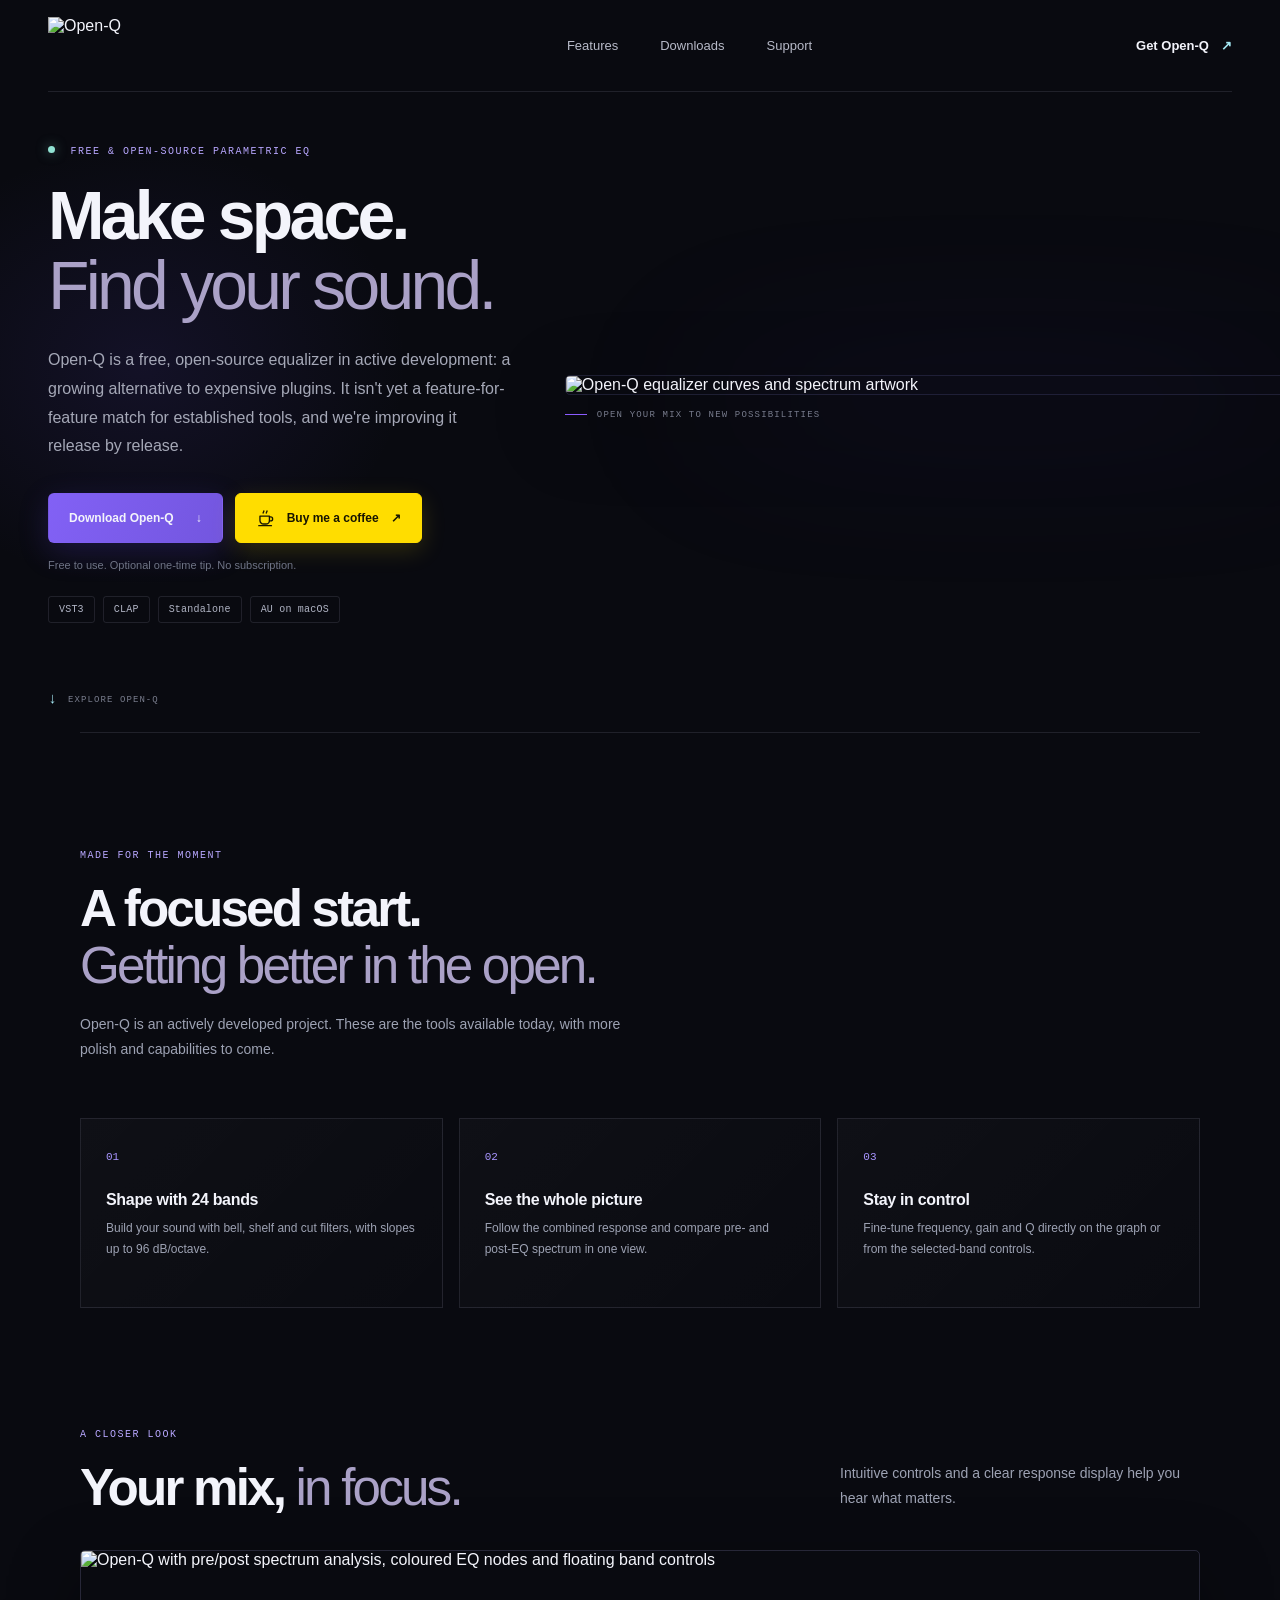
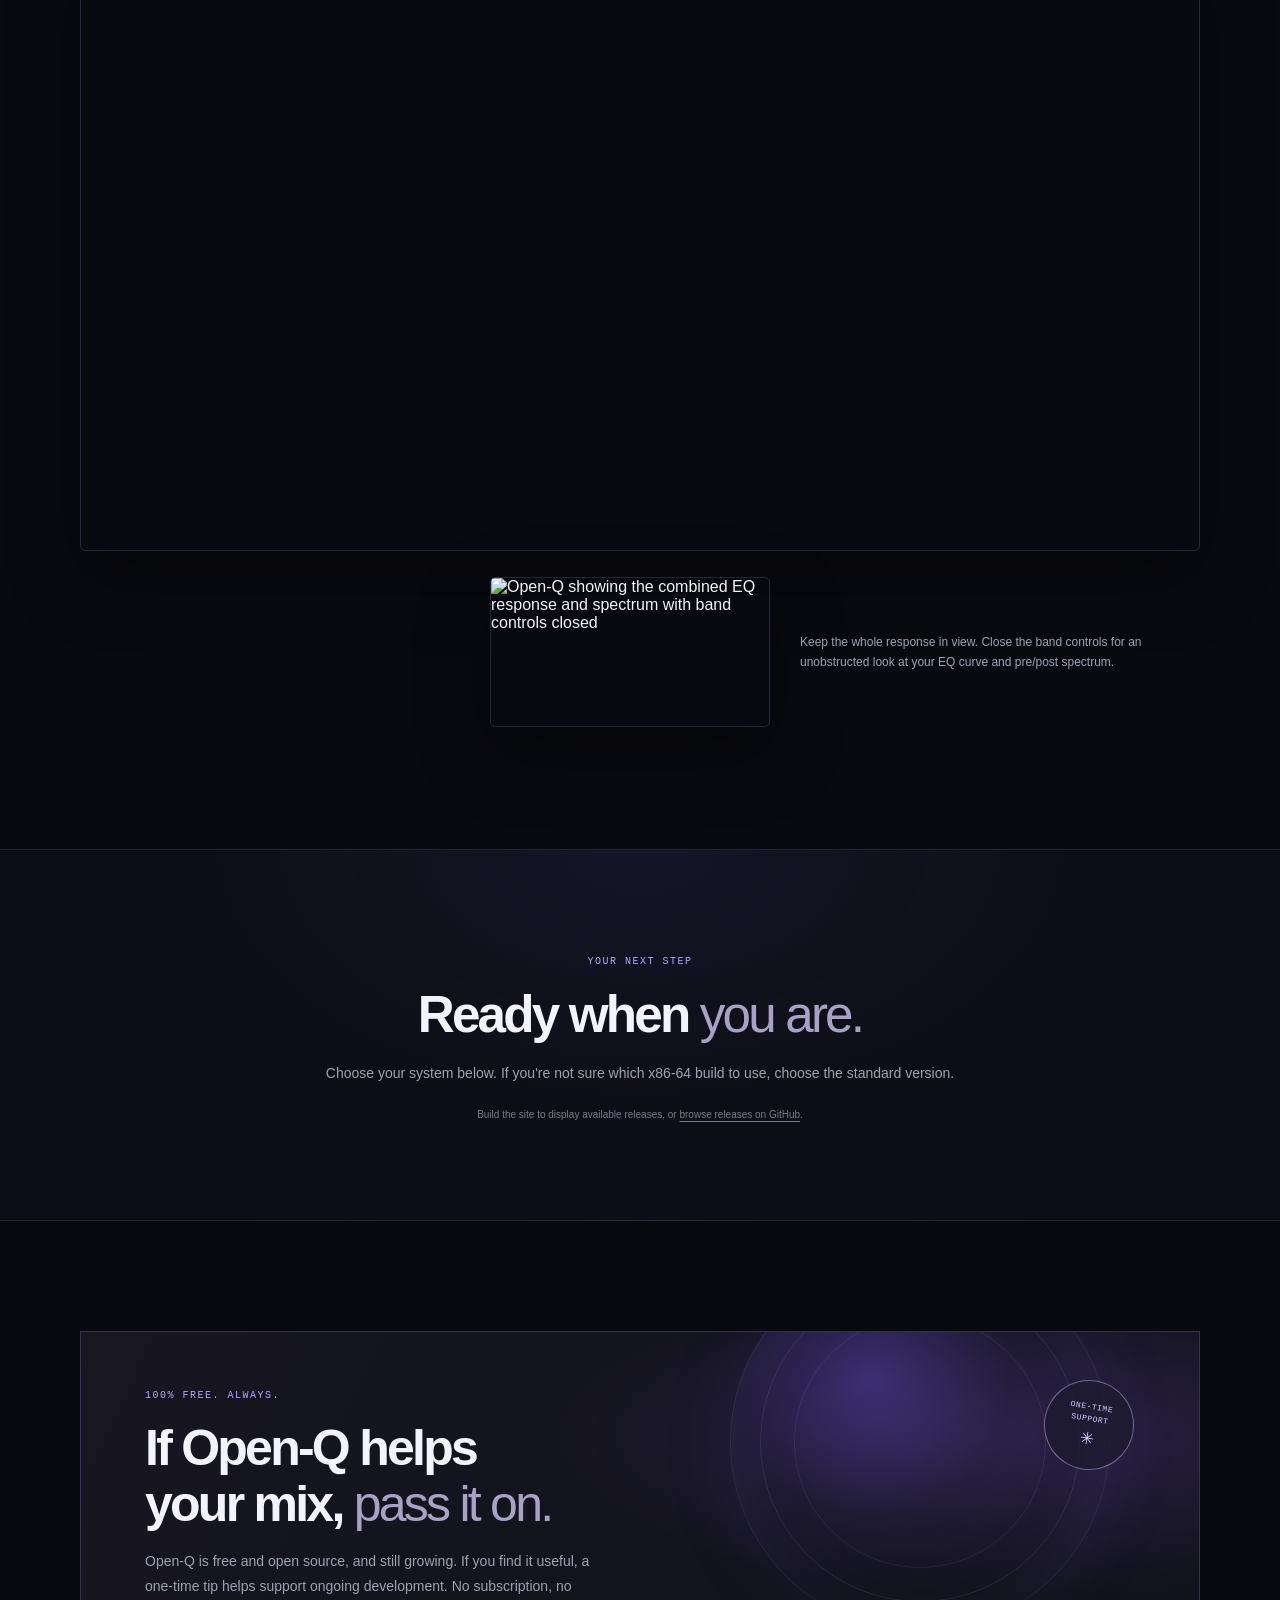
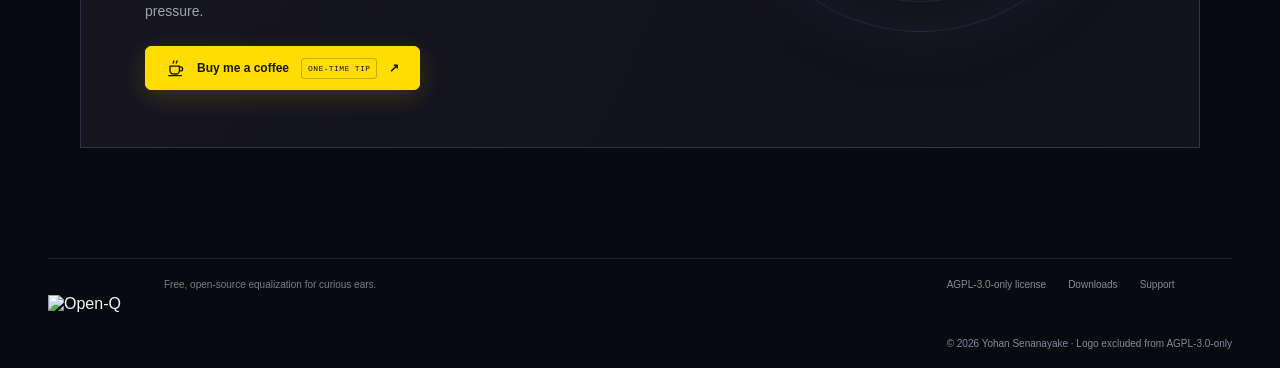
==== website/index.html @ 4629e697 "Add initial website structure and testing for download channels" ====
<!doctype html>
<html lang="en">
<head>
    <meta charset="utf-8">
    <meta name="viewport" content="width=device-width, initial-scale=1">
    <meta name="theme-color" content="#090a10">
    <meta name="description" content="Open-Q is a free, open-source parametric equalizer for music producers. Download the latest VST3, CLAP, AU and standalone builds.">
    <title>Open-Q — Parametric Equalizer</title>
    <link rel="icon" href="assets/OpenQ_Logo_White.svg" type="image/svg+xml">
    <link rel="stylesheet" href="styles.css">
</head>
<body>
    <header class="site-header">
        <a class="brand" href="#" aria-label="Open-Q home">
            <img src="assets/OpenQ_Logo_White.svg" alt="Open-Q">
        </a>
        <nav class="main-nav" aria-label="Main navigation">
            <a href="#features">Features</a>
            <a href="#downloads">Downloads</a>
            <a href="#support">Support</a>
        </nav>
        <a class="header-download" href="#downloads">Get Open-Q <span aria-hidden="true">↗</span></a>
    </header>

    <main>
        <section class="hero" aria-labelledby="hero-title">
            <div class="hero-glow" aria-hidden="true"></div>
            <div class="hero-copy">
                <p class="eyebrow"><span class="status-dot"></span> FREE &amp; OPEN-SOURCE PARAMETRIC EQ</p>
                <h1 id="hero-title">Make space.<br><span>Find your sound.</span></h1>
                <p class="hero-description">Open-Q is a free, open-source equalizer in active development: a growing alternative to expensive plugins. It isn't yet a feature-for-feature match for established tools, and we're improving it release by release.</p>
                <div class="hero-actions">
                    <a class="button button-primary" href="#downloads">Download Open-Q <span aria-hidden="true">↓</span></a>
                    <a class="button button-coffee button-coffee-hero" href="https://www.buymeacoffee.com/YOUR_USERNAME">
                        <svg class="coffee-icon" viewBox="0 0 24 24" fill="none" aria-hidden="true">
                            <path d="M5 9h12v5.5A4.5 4.5 0 0 1 12.5 19h-3A4.5 4.5 0 0 1 5 14.5V9Z" />
                            <path d="M17 10h1.5a2.5 2.5 0 0 1 0 5H17M3.5 21h16M9 5c0-1 .9-1.3.9-2.5M13 5c0-1 .9-1.3.9-2.5" />
                        </svg>
                        Buy me a coffee <span aria-hidden="true">↗</span>
                    </a>
                </div>
                <p class="hero-note">Free to use. Optional one-time tip. No subscription.</p>
                <div class="format-list" aria-label="Available plugin formats">
                    <span>VST3</span>
                    <span>CLAP</span>
                    <span>Standalone</span>
                    <span>AU on macOS</span>
                </div>
            </div>
            <div class="hero-art">
                <img src="assets/open-q-banner.png" alt="Open-Q equalizer curves and spectrum artwork">
                <div class="art-caption"><span class="caption-line"></span> OPEN YOUR MIX TO NEW POSSIBILITIES</div>
            </div>
            <a class="scroll-cue" href="#features"><span aria-hidden="true">↓</span> EXPLORE OPEN-Q</a>
        </section>

        <section class="intro section-wrap" id="features" aria-labelledby="features-title">
            <div class="section-heading">
                <p class="eyebrow">MADE FOR THE MOMENT</p>
                <h2 id="features-title">A focused start.<br><span>Getting better in the open.</span></h2>
                <p>Open-Q is an actively developed project. These are the tools available today, with more polish and capabilities to come.</p>
            </div>
            <div class="feature-grid">
                <article class="feature-card">
                    <span class="feature-number">01</span>
                    <h3>Shape with 24 bands</h3>
                    <p>Build your sound with bell, shelf and cut filters, with slopes up to 96 dB/octave.</p>
                </article>
                <article class="feature-card">
                    <span class="feature-number">02</span>
                    <h3>See the whole picture</h3>
                    <p>Follow the combined response and compare pre- and post-EQ spectrum in one view.</p>
                </article>
                <article class="feature-card">
                    <span class="feature-number">03</span>
                    <h3>Stay in control</h3>
                    <p>Fine-tune frequency, gain and Q directly on the graph or from the selected-band controls.</p>
                </article>
            </div>
        </section>

        <section class="screen-section section-wrap" aria-labelledby="screen-title">
            <div class="screen-heading">
                <div>
                    <p class="eyebrow">A CLOSER LOOK</p>
                    <h2 id="screen-title">Your mix, <span>in focus.</span></h2>
                </div>
                <p>Intuitive controls and a clear response display help you hear what matters.</p>
            </div>
            <img src="assets/Open-Q_Interface_1.png" alt="Open-Q with pre/post spectrum analysis, coloured EQ nodes and floating band controls" class="editor-screenshot" width="1885" height="1009" loading="lazy" decoding="async">
            <div class="secondary-shot">
                <a href="assets/Open-Q_Interface_2.png" aria-label="View the full-size Open-Q response graph screenshot">
                    <img src="assets/Open-Q_Interface_2.png" alt="Open-Q showing the combined EQ response and spectrum with band controls closed" class="editor-screenshot" width="1888" height="1008" loading="lazy" decoding="async">
                </a>
                <p>Keep the whole response in view. Close the band controls for an unobstructed look at your EQ curve and pre/post spectrum.</p>
            </div>
        </section>

        <section class="download-section" id="downloads" aria-labelledby="download-title">
            <div class="section-wrap download-wrap">
                <div class="section-heading download-heading">
                    <p class="eyebrow">YOUR NEXT STEP</p>
                    <h2 id="download-title">Ready when <span>you are.</span></h2>
                    <p>Choose your system below. If you're not sure which x86-64 build to use, choose the standard version.</p>
                </div>
                <!-- RELEASE_DOWNLOADS_START -->
                <p class="release-note">Build the site to display available releases, or <a href="https://github.com/Yohansenanayake/Open-Q/releases">browse releases on GitHub</a>.</p>
                <!-- RELEASE_DOWNLOADS_END -->
            </div>
        </section>

        <section class="support-section section-wrap" id="support" aria-labelledby="support-title">
            <div class="support-card">
                <div class="support-orb" aria-hidden="true"></div>
                <div class="support-copy">
                    <p class="eyebrow">100% FREE. ALWAYS.</p>
                    <h2 id="support-title">If Open-Q helps<br>your mix, <span>pass it on.</span></h2>
                    <p>Open-Q is free and open source, and still growing. If you find it useful, a one-time tip helps support ongoing development. No subscription, no pressure.</p>
                    <a class="button button-coffee" href="https://www.buymeacoffee.com/YOUR_USERNAME">
                        <svg class="coffee-icon" viewBox="0 0 24 24" fill="none" aria-hidden="true">
                            <path d="M5 9h12v5.5A4.5 4.5 0 0 1 12.5 19h-3A4.5 4.5 0 0 1 5 14.5V9Z" />
                            <path d="M17 10h1.5a2.5 2.5 0 0 1 0 5H17M3.5 21h16M9 5c0-1 .9-1.3.9-2.5M13 5c0-1 .9-1.3.9-2.5" />
                        </svg>
                        Buy me a coffee <span class="coffee-once">ONE-TIME TIP</span><span aria-hidden="true">↗</span>
                    </a>
                    <!-- Replace YOUR_USERNAME in both support links with your Buy Me a Coffee handle. -->
                </div>
                <div class="support-stamp"><span>ONE-TIME<br>SUPPORT</span><b aria-hidden="true">✳</b></div>
            </div>
        </section>
    </main>

    <footer class="site-footer">
        <a class="footer-brand" href="#" aria-label="Open-Q home"><img src="assets/OpenQ_Logo_White.svg" alt="Open-Q"></a>
        <p>Free, open-source equalization for curious ears.</p>
        <nav aria-label="Footer navigation">
            <a href="https://raw.githubusercontent.com/Yohansenanayake/Open-Q/main/LICENSE">AGPL-3.0-only license</a>
            <a href="#downloads">Downloads</a>
            <a href="#support">Support</a>
        </nav>
        <span class="copyright">© 2026 Yohan Senanayake · Logo excluded from AGPL-3.0-only</span>
    </footer>
</body>
</html>
---- website/styles.css ----
:root {
    color-scheme: dark;
    --ink: #f3f4fb;
    --muted: #9da2b3;
    --subtle: #6f7486;
    --background: #090a10;
    --surface: #11121b;
    --surface-raised: #171824;
    --line: rgba(215, 220, 255, 0.11);
    --violet: #8b5cff;
    --blue: #667cff;
    --cyan: #a4e7f2;
    --mono: "SFMono-Regular", Consolas, "Liberation Mono", monospace;
    --sans: Inter, "Segoe UI", Arial, sans-serif;
    --display: Inter, "Segoe UI", Arial, sans-serif;
}

* {
    box-sizing: border-box;
}

html {
    scroll-behavior: smooth;
}

body {
    margin: 0;
    background: var(--background);
    color: var(--ink);
    font-family: var(--sans);
    -webkit-font-smoothing: antialiased;
}

a {
    color: inherit;
    text-decoration: none;
}

.site-header {
    position: relative;
    z-index: 2;
    display: flex;
    align-items: center;
    justify-content: space-between;
    width: min(1320px, calc(100% - 96px));
    height: 92px;
    margin: 0 auto;
    border-bottom: 1px solid var(--line);
}

.brand {
    display: inline-flex;
    align-items: center;
    width: 145px;
    height: 58px;
}

.brand img,
.footer-brand img {
    display: block;
    width: 100%;
    height: 100%;
    object-fit: contain;
}

.main-nav {
    display: flex;
    gap: 42px;
    margin-left: 50px;
}

.main-nav a,
.site-footer nav a {
    color: #b7bac8;
    font-size: 13px;
    transition: color 160ms ease;
}

.main-nav a:hover,
.site-footer nav a:hover {
    color: var(--ink);
}

.header-download {
    display: inline-flex;
    align-items: center;
    gap: 12px;
    color: var(--ink);
    font-size: 13px;
    font-weight: 700;
}

.header-download span {
    color: var(--cyan);
}

.hero {
    position: relative;
    display: grid;
    grid-template-columns: minmax(330px, 0.82fr) minmax(0, 1.18fr);
    align-items: center;
    gap: 4.5%;
    width: min(1320px, calc(100% - 96px));
    min-height: 640px;
    margin: 0 auto;
    padding: 46px 0 76px;
}

.hero-glow {
    position: absolute;
    z-index: -1;
    top: 44px;
    left: -180px;
    width: 550px;
    height: 460px;
    border-radius: 50%;
    background: radial-gradient(ellipse, rgba(90, 67, 196, 0.13), transparent 68%);
    pointer-events: none;
}

.hero-copy {
    position: relative;
    z-index: 1;
    padding: 0 0 26px;
}

.eyebrow {
    margin: 0 0 22px;
    color: #b8a7ff;
    font: 500 10px/1.4 var(--mono);
    letter-spacing: 0.15em;
}

.status-dot {
    display: inline-block;
    width: 7px;
    height: 7px;
    margin: 0 8px 1px 0;
    border-radius: 50%;
    background: #91e2d3;
    box-shadow: 0 0 12px rgba(145, 226, 211, 0.5);
}

h1,
h2,
h3,
h4,
p {
    margin-top: 0;
}

h1,
h2 {
    font-family: var(--display);
    letter-spacing: -0.055em;
}

h1 {
    margin-bottom: 24px;
    font-size: clamp(48px, 5.3vw, 76px);
    font-weight: 600;
    line-height: 1.04;
}

h1 span,
h2 span {
    color: #aaa1c7;
    font-weight: 400;
}

.hero-description {
    max-width: 470px;
    margin-bottom: 32px;
    color: #a5a8b7;
    font-size: 16px;
    line-height: 1.8;
}

.hero-actions {
    display: flex;
    flex-wrap: wrap;
    gap: 12px;
}

.button {
    display: inline-flex;
    min-height: 50px;
    align-items: center;
    justify-content: center;
    gap: 22px;
    padding: 0 20px;
    border: 1px solid transparent;
    border-radius: 6px;
    font-size: 12px;
    font-weight: 700;
    transition: transform 160ms ease, border-color 160ms ease, background 160ms ease;
}

.button:hover {
    transform: translateY(-2px);
}

.button-primary {
    background: linear-gradient(110deg, #8261f5, #7356df);
    box-shadow: 0 9px 30px rgba(93, 65, 215, 0.22);
}

.button-primary:hover {
    background: linear-gradient(110deg, #967cff, #8368f0);
}

.button-secondary {
    border-color: rgba(226, 226, 244, 0.18);
    color: #e6e5ee;
}

.button-secondary:hover {
    border-color: rgba(226, 226, 244, 0.42);
}

.hero-note {
    margin: 16px 0 25px;
    color: var(--subtle);
    font-size: 11px;
}

.format-list {
    display: flex;
    flex-wrap: wrap;
    gap: 8px;
}

.format-list span {
    padding: 7px 10px;
    border: 1px solid var(--line);
    border-radius: 3px;
    color: #b1b5c5;
    font: 10px var(--mono);
    letter-spacing: 0.02em;
}

.hero-art {
    position: relative;
    align-self: center;
    margin-right: -110px;
}

.hero-art::before {
    position: absolute;
    z-index: -1;
    inset: 12% 0 6% 14%;
    border-radius: 50%;
    background: rgba(92, 63, 209, 0.2);
    content: "";
    filter: blur(80px);
}

.hero-art img {
    display: block;
    width: 100%;
    border: 1px solid rgba(155, 159, 255, 0.14);
    border-radius: 5px;
    box-shadow: 0 24px 80px rgba(0, 0, 0, 0.42);
}

.art-caption {
    display: flex;
    align-items: center;
    gap: 10px;
    margin-top: 15px;
    color: #777b8c;
    font: 9px var(--mono);
    letter-spacing: 0.13em;
}

.caption-line {
    width: 22px;
    height: 1px;
    background: var(--violet);
}

.scroll-cue {
    position: absolute;
    bottom: 24px;
    left: 0;
    display: flex;
    align-items: center;
    gap: 10px;
    color: #797d8d;
    font: 9px var(--mono);
    letter-spacing: 0.12em;
}

.scroll-cue span {
    color: var(--cyan);
    font-size: 15px;
}

.section-wrap {
    width: min(1120px, calc(100% - 96px));
    margin-right: auto;
    margin-left: auto;
}

.intro {
    padding-top: 116px;
    padding-bottom: 120px;
    border-top: 1px solid var(--line);
}

.section-heading {
    max-width: 570px;
}

.section-heading .eyebrow,
.screen-heading .eyebrow,
.support-copy .eyebrow {
    margin-bottom: 17px;
}

h2 {
    margin-bottom: 17px;
    font-size: clamp(36px, 4vw, 52px);
    font-weight: 600;
    line-height: 1.12;
}

.section-heading > p:last-child,
.screen-heading > p,
.support-copy > p:not(.eyebrow) {
    color: var(--muted);
    font-size: 14px;
    line-height: 1.8;
}

.feature-grid {
    display: grid;
    grid-template-columns: repeat(3, 1fr);
    gap: 16px;
    margin-top: 56px;
}

.feature-card {
    min-height: 190px;
    padding: 27px 25px;
    border: 1px solid var(--line);
    background: linear-gradient(135deg, rgba(255, 255, 255, 0.025), rgba(255, 255, 255, 0.005));
}

.feature-number {
    display: inline-block;
    margin-bottom: 28px;
    color: #a895ff;
    font: 11px var(--mono);
}

.feature-card h3,
.download-card h4 {
    margin-bottom: 9px;
    font-family: var(--display);
    font-size: 16px;
    font-weight: 600;
    letter-spacing: -0.02em;
}

.feature-card p,
.download-card > p {
    margin-bottom: 0;
    color: var(--muted);
    font-size: 12px;
    line-height: 1.75;
}

.screen-section {
    padding-bottom: 122px;
}

.screen-heading {
    display: flex;
    align-items: end;
    justify-content: space-between;
    gap: 40px;
    margin-bottom: 34px;
}

.screen-heading h2 {
    margin-bottom: 0;
}

.screen-heading > p {
    max-width: 360px;
    margin-bottom: 5px;
}

.editor-screenshot {
    display: block;
    width: 100%;
    height: auto;
    border: 1px solid rgba(191, 181, 255, 0.17);
    border-radius: 5px;
    box-shadow: 0 25px 70px rgba(0, 0, 0, 0.38);
}

.secondary-shot {
    display: grid;
    grid-template-columns: minmax(220px, 0.7fr) 1fr;
    align-items: center;
    gap: 30px;
    max-width: 710px;
    margin: 26px 0 0 auto;
}

.secondary-shot > p {
    margin: 0;
    color: var(--muted);
    font-size: 12px;
    line-height: 1.7;
}

.download-section {
    padding: 105px 0 100px;
    border-top: 1px solid var(--line);
    border-bottom: 1px solid var(--line);
    background:
        radial-gradient(ellipse at 50% 0, rgba(93, 74, 194, 0.11), transparent 48%),
        #0d0e15;
}

.download-heading {
    max-width: 650px;
    margin: 0 auto;
    text-align: center;
}

.download-grid {
    display: grid;
    grid-template-columns: repeat(3, 1fr);
    align-items: stretch;
    gap: 15px;
    margin-top: 52px;
}

.download-card {
    position: relative;
    display: flex;
    min-height: 322px;
    flex-direction: column;
    align-items: flex-start;
    padding: 27px 24px 22px;
    border: 1px solid var(--line);
    background: rgba(20, 21, 31, 0.78);
}

.download-card-featured {
    border-color: rgba(151, 127, 255, 0.49);
    background: linear-gradient(150deg, rgba(99, 73, 192, 0.13), rgba(20, 21, 31, 0.85) 47%);
}

.recommended-label {
    position: absolute;
    top: -1px;
    right: 18px;
    padding: 7px 9px;
    background: #6951be;
    color: #f4efff;
    font: 8px var(--mono);
    letter-spacing: 0.1em;
}

.platform-icon {
    display: grid;
    width: 34px;
    height: 34px;
    place-items: center;
    margin-bottom: 17px;
    border: 1px solid rgba(199, 193, 255, 0.18);
    border-radius: 4px;
    color: #bcb0ff;
    font-size: 19px;
}

.download-card h4 {
    margin-bottom: 8px;
    font-size: 18px;
}

.download-card > p {
    min-height: 42px;
    margin-bottom: 19px;
}

.download-link {
    display: flex;
    width: 100%;
    min-height: 41px;
    align-items: center;
    justify-content: space-between;
    margin-top: auto;
    padding: 0 12px;
    border-radius: 4px;
    background: #7760df;
    color: white;
    font-size: 11px;
    font-weight: 700;
    transition: background 160ms ease;
}

.download-link:hover {
    background: #8d78f5;
}

.download-link-secondary {
    min-height: 34px;
    margin-top: 7px;
    border: 1px solid var(--line);
    background: transparent;
    color: #c2c2d0;
    font-weight: 500;
}

.download-link-secondary:hover {
    background: rgba(255, 255, 255, 0.06);
}

.package-label {
    margin-top: 12px;
    color: #777b8c;
    font: 8px var(--mono);
    letter-spacing: 0.06em;
}

.advanced-builds {
    width: 100%;
    margin-top: 13px;
    border-top: 1px solid var(--line);
    color: #999daf;
    font-size: 10px;
}

.advanced-builds summary {
    padding-top: 11px;
    cursor: pointer;
    list-style-position: inside;
}

.advanced-builds a {
    display: block;
    padding: 9px 0 0 13px;
    color: #b6b5c5;
    line-height: 1.5;
}

.advanced-builds a:hover {
    color: white;
}

.release-note {
    margin: 23px 0 0;
    color: #777b8c;
    font-size: 10px;
    text-align: center;
}

.support-section {
    padding-top: 110px;
    padding-bottom: 110px;
}

.support-card {
    position: relative;
    min-height: 330px;
    overflow: hidden;
    padding: 57px 64px;
    border: 1px solid rgba(180, 161, 255, 0.2);
    background:
        radial-gradient(ellipse at 84% 25%, rgba(125, 80, 212, 0.24), transparent 36%),
        linear-gradient(115deg, #171621, #11121a 70%);
}

.support-copy {
    position: relative;
    z-index: 1;
    max-width: 520px;
}

.support-copy h2 {
    font-size: clamp(37px, 4vw, 50px);
}

.support-copy > p:not(.eyebrow) {
    max-width: 470px;
    margin-bottom: 22px;
}

.button-coffee {
    gap: 12px;
    min-height: 44px;
    border-color: #ffdd00;
    background: #ffdd00;
    color: #171500;
    box-shadow: 0 7px 24px rgba(255, 221, 0, 0.16);
}

.button-coffee:hover {
    border-color: #ffe95c;
    background: #ffe95c;
    box-shadow: 0 9px 28px rgba(255, 221, 0, 0.24);
}

.coffee-icon {
    width: 19px;
    height: 19px;
    flex: 0 0 auto;
    stroke: currentColor;
    stroke-linecap: round;
    stroke-linejoin: round;
    stroke-width: 1.7;
}

.coffee-once {
    padding: 5px 6px;
    border: 1px solid rgba(23, 21, 0, 0.24);
    border-radius: 3px;
    font: 8px var(--mono);
    letter-spacing: 0.05em;
}

.support-orb {
    position: absolute;
    top: -80px;
    right: 8%;
    width: 380px;
    height: 380px;
    border: 1px solid rgba(181, 164, 255, 0.12);
    border-radius: 50%;
    background: radial-gradient(circle at 37% 33%, rgba(126, 87, 255, 0.32), rgba(57, 48, 101, 0.12) 40%, transparent 68%);
    box-shadow: inset 0 0 70px rgba(149, 126, 255, 0.09), 0 0 70px rgba(91, 67, 192, 0.13);
}

.support-orb::before,
.support-orb::after {
    position: absolute;
    inset: 29px;
    border: 1px solid rgba(181, 164, 255, 0.12);
    border-radius: 50%;
    content: "";
}

.support-orb::after {
    inset: 63px;
    border-color: rgba(181, 164, 255, 0.1);
}

.support-stamp {
    position: absolute;
    top: 48px;
    right: 65px;
    display: flex;
    width: 90px;
    height: 90px;
    flex-direction: column;
    align-items: center;
    justify-content: center;
    gap: 4px;
    transform: rotate(9deg);
    border: 1px solid rgba(210, 197, 255, 0.45);
    border-radius: 50%;
    background: rgba(29, 26, 47, 0.78);
    color: #d5ccff;
    text-align: center;
}

.support-stamp span {
    font: 8px/1.4 var(--mono);
    letter-spacing: 0.07em;
}

.support-stamp b {
    font-size: 17px;
    font-weight: 400;
}

.site-footer {
    display: grid;
    grid-template-columns: auto 1fr auto;
    align-items: center;
    gap: 10px 24px;
    width: min(1320px, calc(100% - 96px));
    min-height: 110px;
    margin: 0 auto;
    border-top: 1px solid var(--line);
}

.footer-brand {
    width: 92px;
    height: 37px;
    grid-row: span 2;
}

.site-footer > p {
    margin: 0;
    color: #777b8c;
    font-size: 10px;
}

.site-footer nav {
    display: flex;
    grid-column: 3;
    grid-row: 1;
    gap: 22px;
}

.site-footer nav a,
.copyright {
    color: #85899a;
    font-size: 10px;
}

.copyright {
    grid-column: 3;
    grid-row: 2;
    text-align: right;
}

:focus-visible {
    outline: 2px solid #b5a4ff;
    outline-offset: 4px;
}

@media (max-width: 1000px) {
    .site-header,
    .hero,
    .section-wrap,
    .site-footer {
        width: min(100% - 56px, 800px);
    }

    .hero {
        grid-template-columns: 1fr 1.15fr;
        gap: 24px;
        min-height: 570px;
    }

    .hero-art {
        margin-right: -70px;
    }

    .main-nav {
        gap: 24px;
        margin-left: 0;
    }

    .support-card {
        padding-left: 42px;
    }

    .support-orb {
        right: -7%;
    }

    .support-stamp {
        right: 25px;
    }
}

@media (max-width: 720px) {
    .site-header,
    .hero,
    .section-wrap,
    .site-footer {
        width: calc(100% - 40px);
    }

    .site-header {
        height: 76px;
    }

    .brand {
        width: 112px;
        height: 45px;
    }

    .main-nav {
        display: none;
    }

    .header-download {
        font-size: 12px;
    }

    .hero {
        display: flex;
        min-height: auto;
        flex-direction: column;
        align-items: stretch;
        gap: 35px;
        padding: 74px 0 82px;
    }

    .hero-copy {
        padding: 0;
    }

    h1 {
        font-size: clamp(48px, 12vw, 68px);
    }

    .hero-description {
        font-size: 14px;
    }

    .hero-art {
        margin: 0 -12px;
    }

    .art-caption {
        margin-left: 12px;
    }

    .scroll-cue {
        bottom: 26px;
    }

    .intro {
        padding-top: 80px;
        padding-bottom: 84px;
    }

    .feature-grid,
    .download-grid {
        grid-template-columns: 1fr;
        gap: 12px;
        margin-top: 34px;
    }

    .feature-card {
        min-height: 0;
    }

    .feature-number {
        margin-bottom: 18px;
    }

    .screen-section {
        padding-bottom: 82px;
    }

    .screen-heading {
        display: block;
    }

    .screen-heading > p {
        margin-top: 18px;
    }

    .secondary-shot {
        grid-template-columns: 1fr;
        gap: 14px;
        margin-top: 18px;
    }

    .download-section {
        padding: 80px 0;
    }

    .download-card {
        min-height: 300px;
    }

    .download-card > p {
        min-height: 0;
    }

    .support-section {
        padding-top: 70px;
        padding-bottom: 72px;
    }

    .support-card {
        min-height: 0;
        padding: 38px 25px;
    }

    .support-copy {
        max-width: 100%;
    }

    .support-copy > p:not(.eyebrow) {
        max-width: 100%;
    }

    .support-orb {
        top: auto;
        right: -120px;
        bottom: -180px;
        width: 310px;
        height: 310px;
    }

    .support-stamp {
        top: 22px;
        right: 18px;
        width: 65px;
        height: 65px;
    }

    .support-stamp span {
        font-size: 6px;
    }

    .support-stamp b {
        font-size: 13px;
    }

    .site-footer {
        grid-template-columns: 1fr auto;
        gap: 15px;
        padding: 24px 0;
    }

    .footer-brand {
        grid-row: auto;
    }

    .site-footer > p {
        grid-column: 1 / -1;
        grid-row: 2;
    }

    .site-footer nav {
        grid-column: 1 / -1;
        grid-row: 3;
        flex-wrap: wrap;
        gap: 12px 20px;
    }

    .copyright {
        grid-column: 2;
        grid-row: 1;
    }
}

@media (prefers-reduced-motion: reduce) {
    *,
    *::before,
    *::after {
        scroll-behavior: auto !important;
        transition-duration: 0.01ms !important;
    }
}

.release-channel {
    margin-top: 54px;
}

.release-channel > h3 {
    font-size: 26px;
}

.release-channel > h3 span {
    margin-left: 10px;
    color: var(--cyan);
    font: 15px var(--mono);
}

.release-channel > p,
.download-unavailable {
    color: var(--muted);
    line-height: 1.7;
}

.release-links {
    display: flex;
    flex-wrap: wrap;
    gap: 12px 24px;
}

.release-links a,
.release-note a,
.install-guide a {
    text-decoration: underline;
    text-underline-offset: 3px;
}

.release-channel .download-grid {
    margin-top: 24px;
}

.install-guide {
    max-width: 900px;
    padding-top: 50px;
    padding-bottom: 70px;
    line-height: 1.8;
}

.install-guide h2 {
    margin-top: 35px;
}

.install-guide code {
    overflow-wrap: anywhere;
}
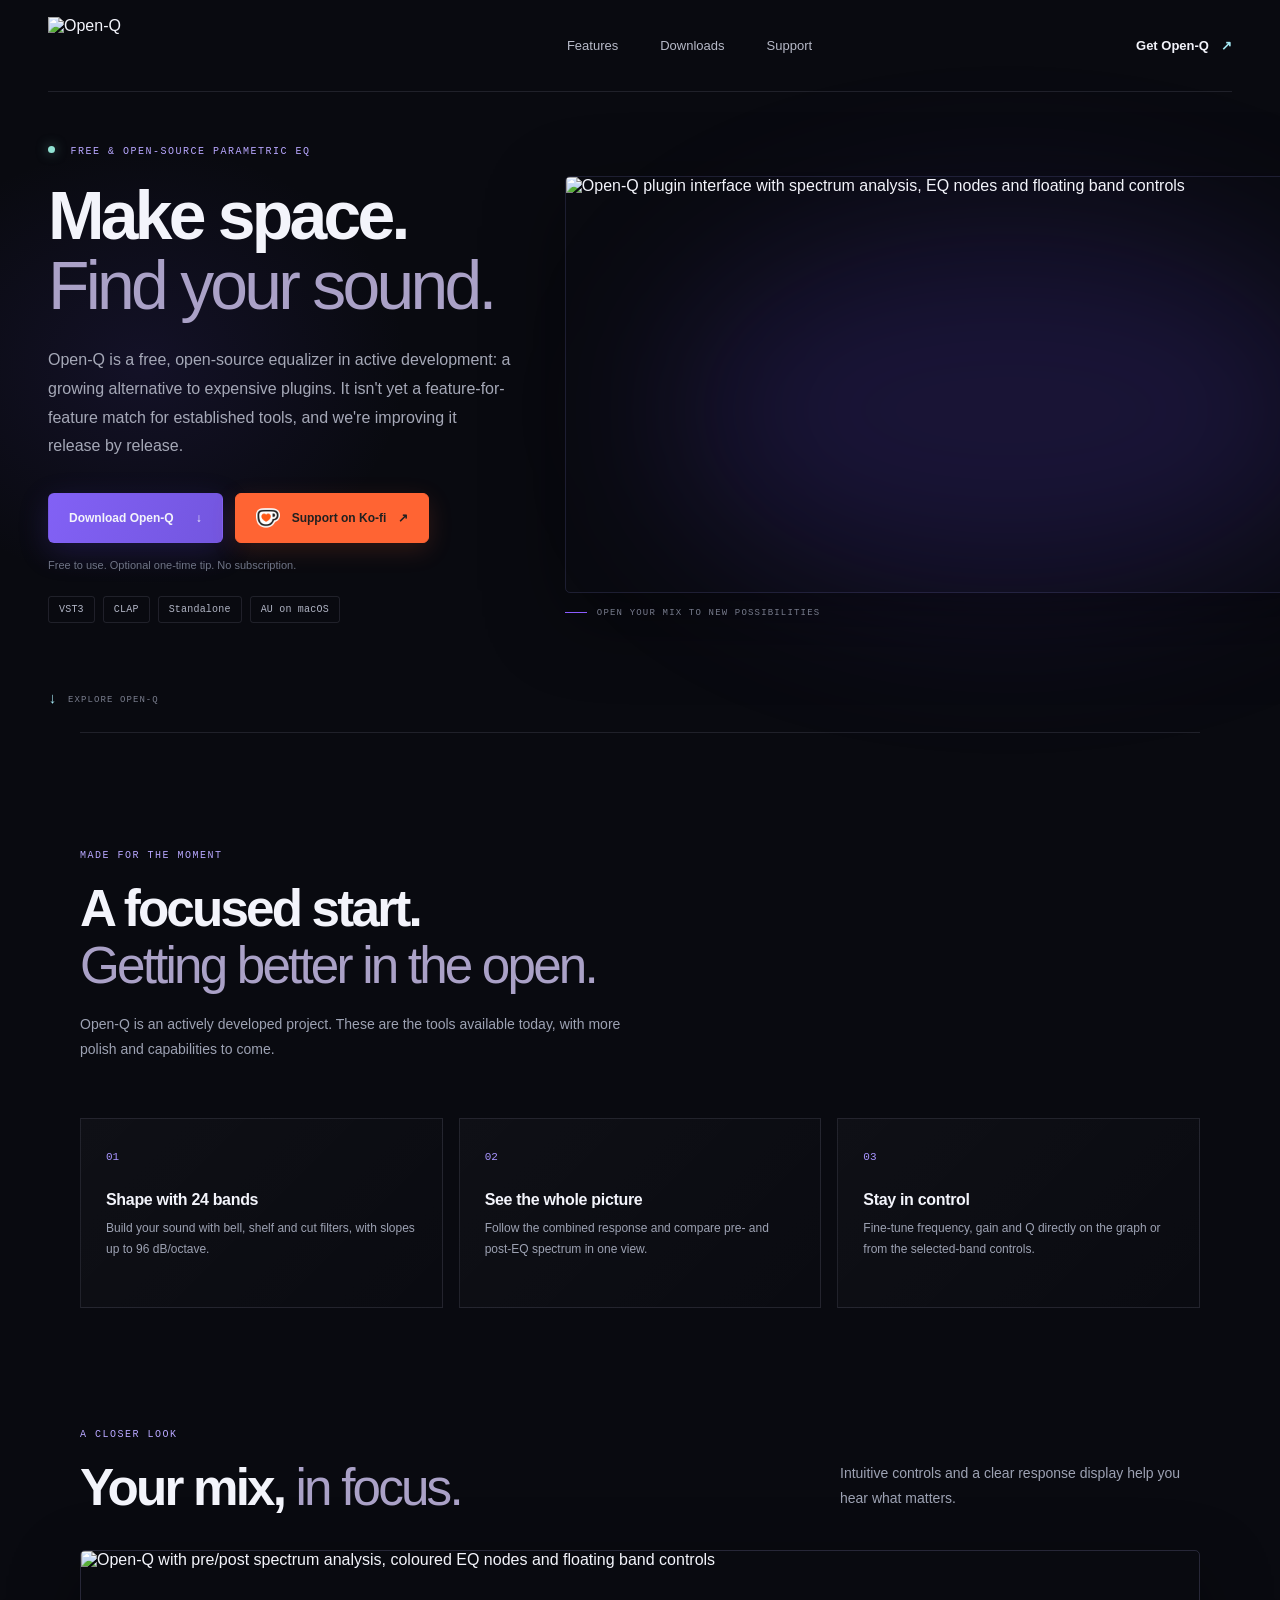
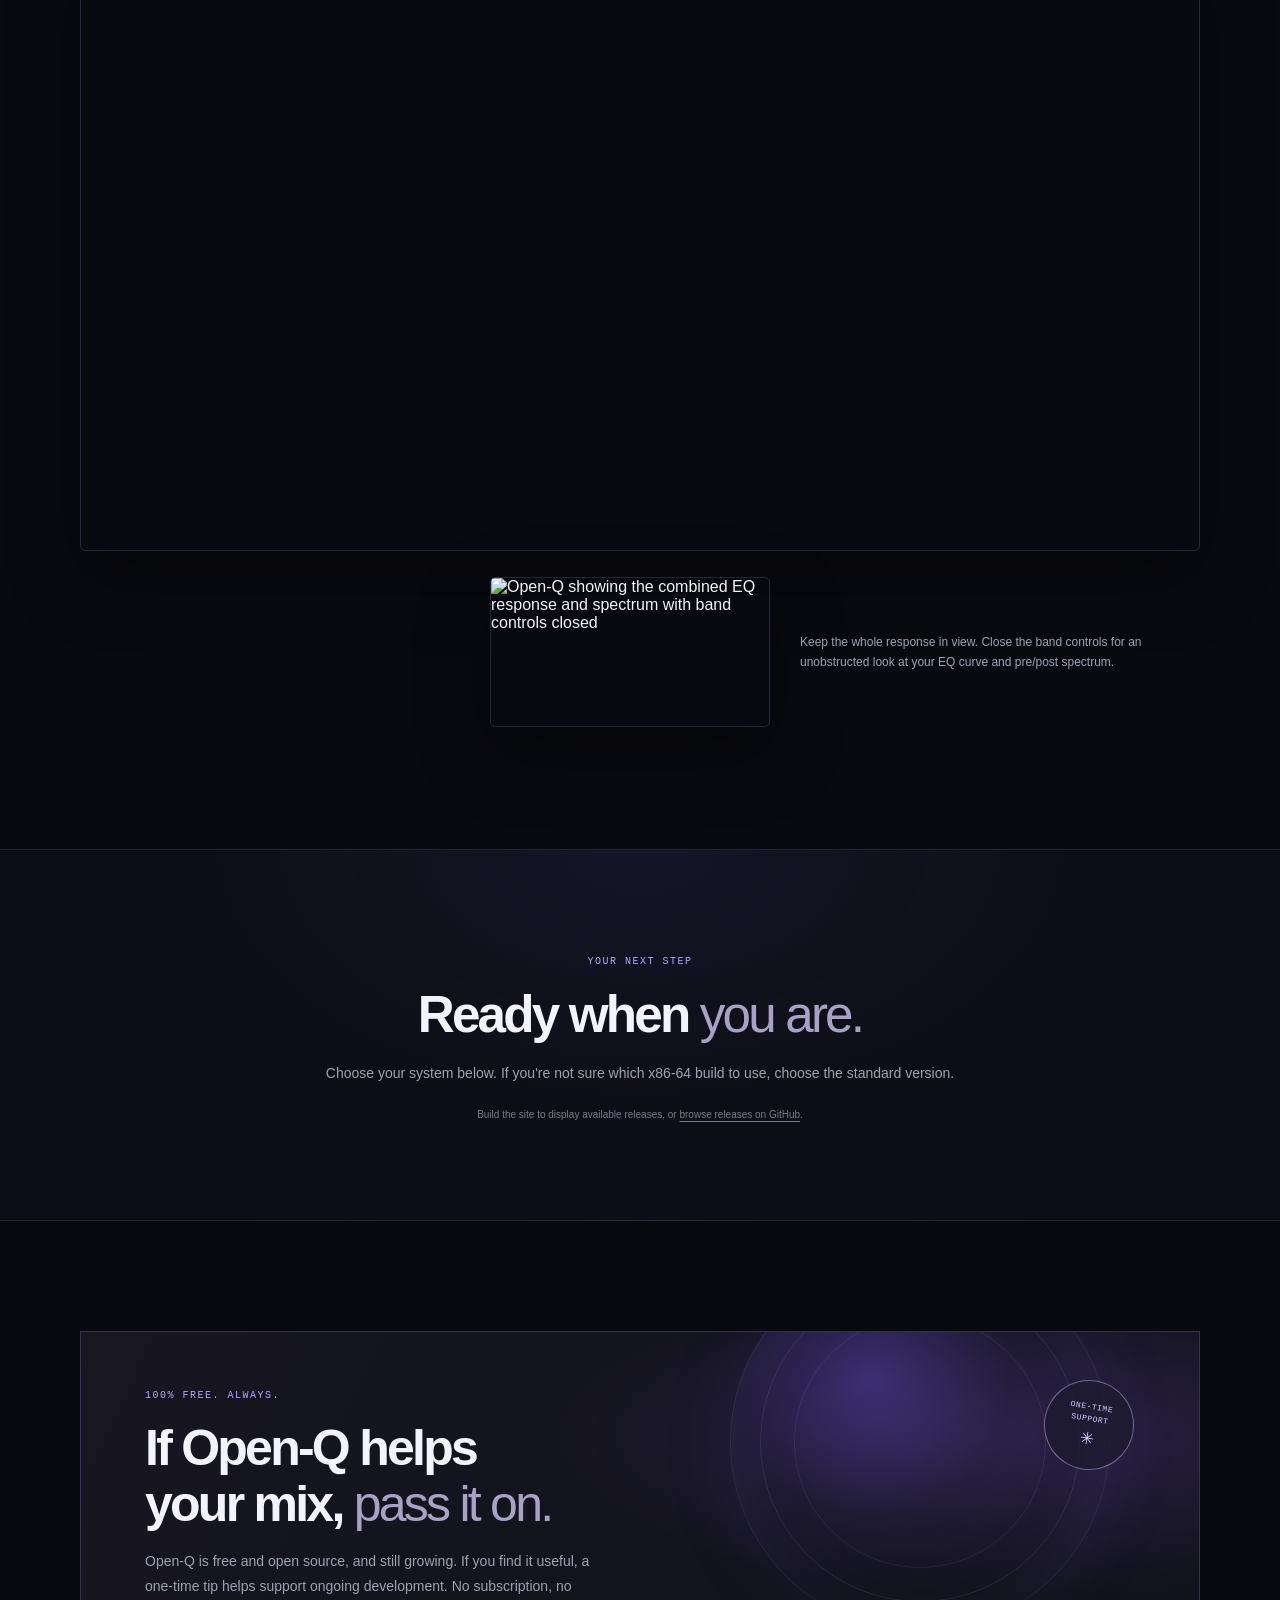
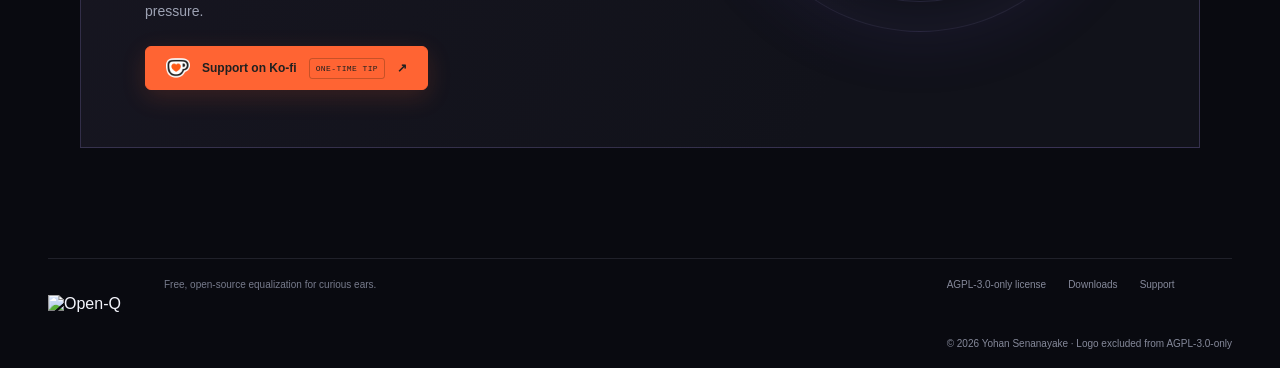
==== commit f4d4e294: "Add JUCE licenses and update website assets" ====
--- a/website/index.html
+++ b/website/index.html
@@ -31,12 +31,9 @@
                 <p class="hero-description">Open-Q is a free, open-source equalizer in active development: a growing alternative to expensive plugins. It isn't yet a feature-for-feature match for established tools, and we're improving it release by release.</p>
                 <div class="hero-actions">
                     <a class="button button-primary" href="#downloads">Download Open-Q <span aria-hidden="true">↓</span></a>
-                    <a class="button button-coffee button-coffee-hero" href="https://www.buymeacoffee.com/YOUR_USERNAME">
-                        <svg class="coffee-icon" viewBox="0 0 24 24" fill="none" aria-hidden="true">
-                            <path d="M5 9h12v5.5A4.5 4.5 0 0 1 12.5 19h-3A4.5 4.5 0 0 1 5 14.5V9Z" />
-                            <path d="M17 10h1.5a2.5 2.5 0 0 1 0 5H17M3.5 21h16M9 5c0-1 .9-1.3.9-2.5M13 5c0-1 .9-1.3.9-2.5" />
-                        </svg>
-                        Buy me a coffee <span aria-hidden="true">↗</span>
+                    <a class="button button-kofi button-kofi-hero" href="https://ko-fi.com/yohansenanayake">
+                        <img class="kofi-icon" src="assets/kofi-cup.avif" alt="" width="24" height="24">
+                        Support on Ko-fi <span aria-hidden="true">↗</span>
                     </a>
                 </div>
                 <p class="hero-note">Free to use. Optional one-time tip. No subscription.</p>
@@ -48,7 +45,7 @@
                 </div>
             </div>
             <div class="hero-art">
-                <img src="assets/open-q-banner.png" alt="Open-Q equalizer curves and spectrum artwork">
+                <img src="assets/Open-Q_Interface_1.png" alt="Open-Q plugin interface with spectrum analysis, EQ nodes and floating band controls" width="1885" height="1009" decoding="async">
                 <div class="art-caption"><span class="caption-line"></span> OPEN YOUR MIX TO NEW POSSIBILITIES</div>
             </div>
             <a class="scroll-cue" href="#features"><span aria-hidden="true">↓</span> EXPLORE OPEN-Q</a>
@@ -116,14 +113,10 @@
                     <p class="eyebrow">100% FREE. ALWAYS.</p>
                     <h2 id="support-title">If Open-Q helps<br>your mix, <span>pass it on.</span></h2>
                     <p>Open-Q is free and open source, and still growing. If you find it useful, a one-time tip helps support ongoing development. No subscription, no pressure.</p>
-                    <a class="button button-coffee" href="https://www.buymeacoffee.com/YOUR_USERNAME">
-                        <svg class="coffee-icon" viewBox="0 0 24 24" fill="none" aria-hidden="true">
-                            <path d="M5 9h12v5.5A4.5 4.5 0 0 1 12.5 19h-3A4.5 4.5 0 0 1 5 14.5V9Z" />
-                            <path d="M17 10h1.5a2.5 2.5 0 0 1 0 5H17M3.5 21h16M9 5c0-1 .9-1.3.9-2.5M13 5c0-1 .9-1.3.9-2.5" />
-                        </svg>
-                        Buy me a coffee <span class="coffee-once">ONE-TIME TIP</span><span aria-hidden="true">↗</span>
+                    <a class="button button-kofi" href="https://ko-fi.com/yohansenanayake">
+                        <img class="kofi-icon" src="assets/kofi-cup.avif" alt="" width="24" height="24">
+                        Support on Ko-fi <span class="kofi-once">ONE-TIME TIP</span><span aria-hidden="true">↗</span>
                     </a>
-                    <!-- Replace YOUR_USERNAME in both support links with your Buy Me a Coffee handle. -->
                 </div>
                 <div class="support-stamp"><span>ONE-TIME<br>SUPPORT</span><b aria-hidden="true">✳</b></div>
             </div>
--- a/website/styles.css
+++ b/website/styles.css
@@ -258,6 +258,7 @@
 .hero-art img {
     display: block;
     width: 100%;
+    height: auto;
     border: 1px solid rgba(155, 159, 255, 0.14);
     border-radius: 5px;
     box-shadow: 0 24px 80px rgba(0, 0, 0, 0.42);
@@ -592,32 +593,29 @@
     margin-bottom: 22px;
 }
 
-.button-coffee {
+.button-kofi {
     gap: 12px;
     min-height: 44px;
-    border-color: #ffdd00;
-    background: #ffdd00;
-    color: #171500;
-    box-shadow: 0 7px 24px rgba(255, 221, 0, 0.16);
-}
-
-.button-coffee:hover {
-    border-color: #ffe95c;
-    background: #ffe95c;
-    box-shadow: 0 9px 28px rgba(255, 221, 0, 0.24);
-}
-
-.coffee-icon {
-    width: 19px;
-    height: 19px;
+    border-color: #ff6433;
+    background: #ff6433;
+    color: #202020;
+    box-shadow: 0 7px 24px rgba(255, 100, 51, 0.16);
+}
+
+.button-kofi:hover {
+    border-color: #ff8057;
+    background: #ff8057;
+    box-shadow: 0 9px 28px rgba(255, 100, 51, 0.24);
+}
+
+.kofi-icon {
+    width: 24px;
+    height: 24px;
     flex: 0 0 auto;
-    stroke: currentColor;
-    stroke-linecap: round;
-    stroke-linejoin: round;
-    stroke-width: 1.7;
-}
-
-.coffee-once {
+    object-fit: contain;
+}
+
+.kofi-once {
     padding: 5px 6px;
     border: 1px solid rgba(23, 21, 0, 0.24);
     border-radius: 3px;
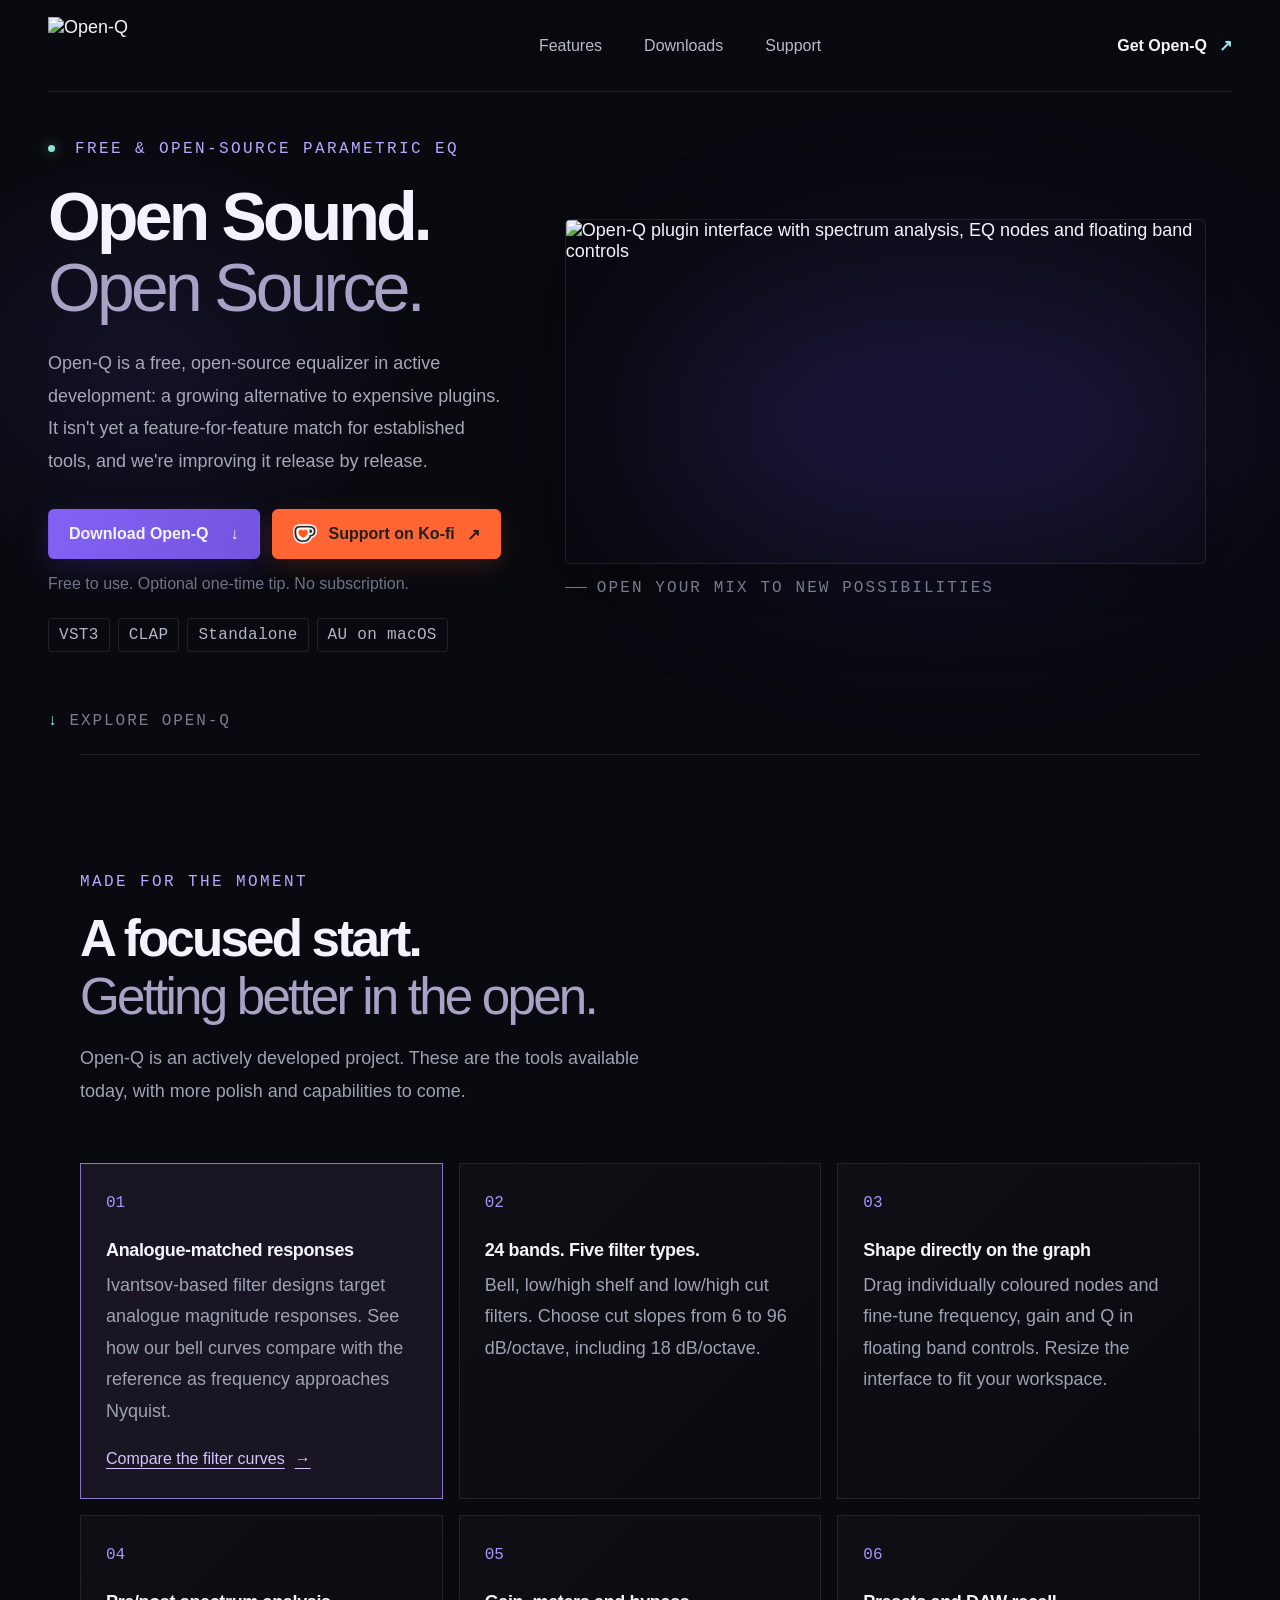
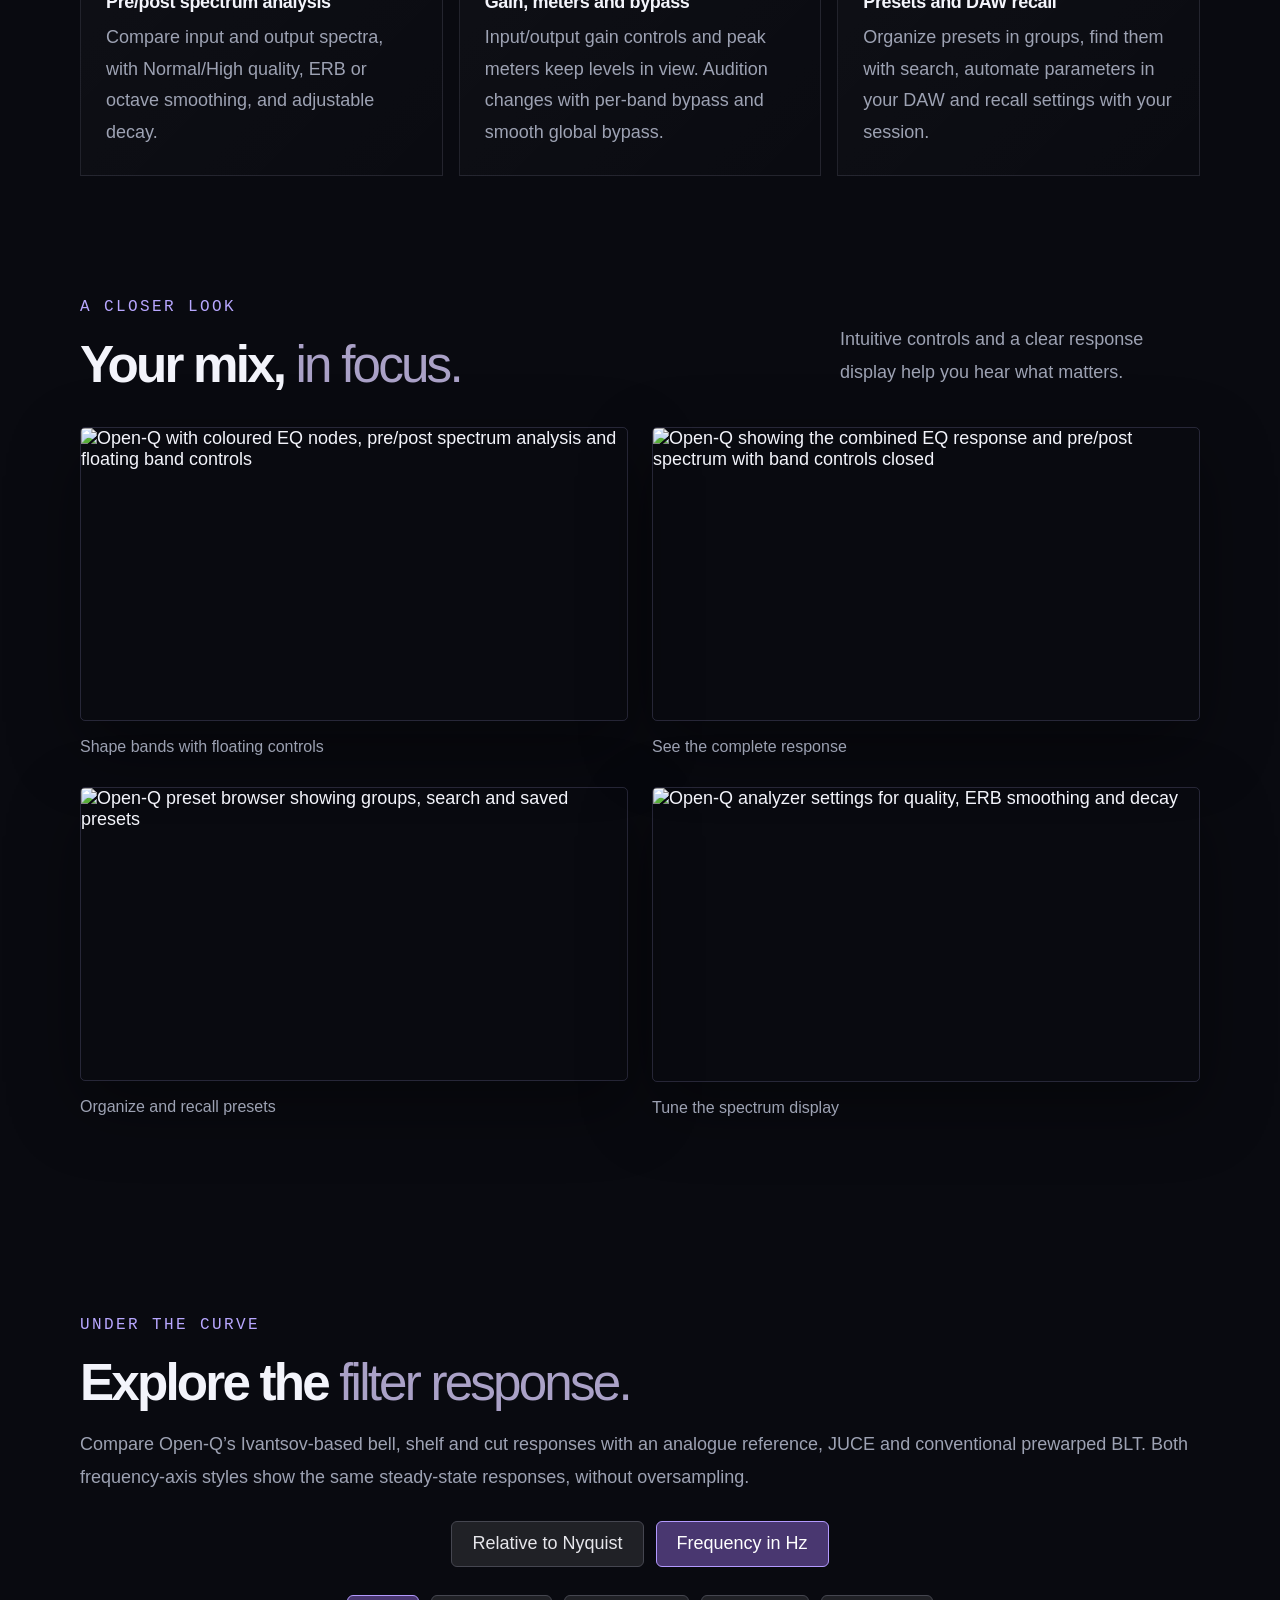
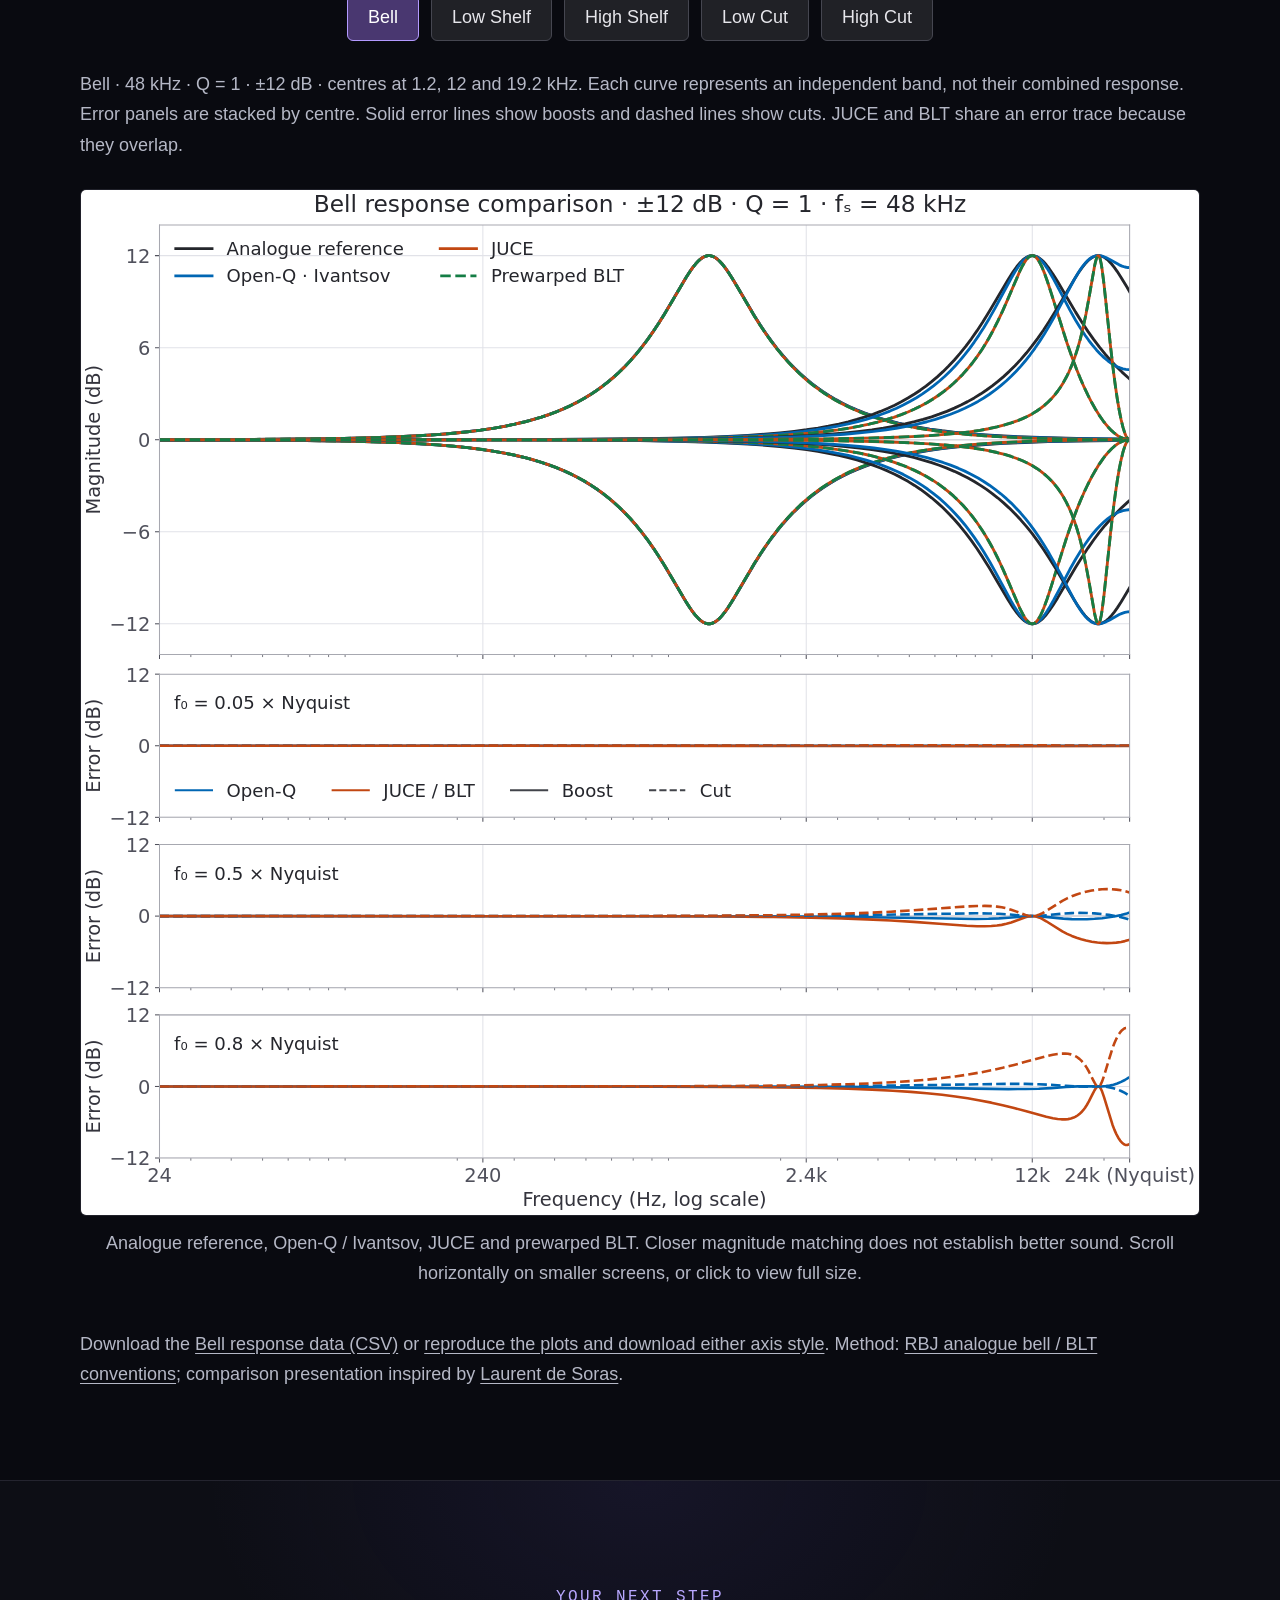
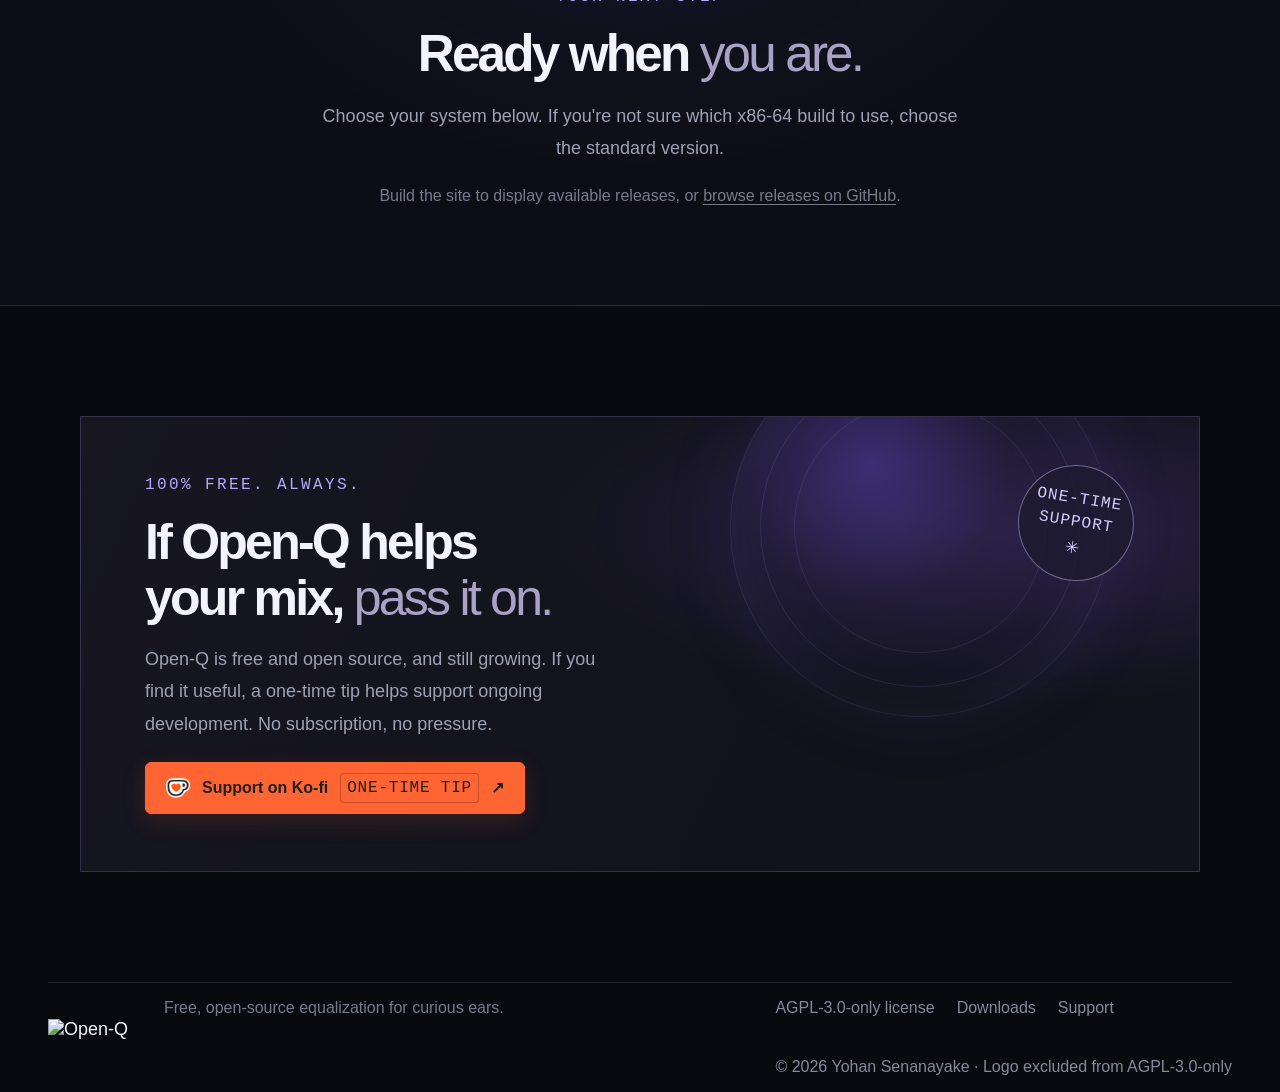
==== commit 5f57d069: "Add comparison feature for filter responses with interactive controls" ====
--- a/website/index.html
+++ b/website/index.html
@@ -8,6 +8,7 @@
     <title>Open-Q — Parametric Equalizer</title>
     <link rel="icon" href="assets/OpenQ_Logo_White.svg" type="image/svg+xml">
     <link rel="stylesheet" href="styles.css">
+    <script src="comparison.js" defer></script>
 </head>
 <body>
     <header class="site-header">
@@ -27,7 +28,7 @@
             <div class="hero-glow" aria-hidden="true"></div>
             <div class="hero-copy">
                 <p class="eyebrow"><span class="status-dot"></span> FREE &amp; OPEN-SOURCE PARAMETRIC EQ</p>
-                <h1 id="hero-title">Make space.<br><span>Find your sound.</span></h1>
+                <h1 id="hero-title">Open Sound.<br><span>Open Source.</span></h1>
                 <p class="hero-description">Open-Q is a free, open-source equalizer in active development: a growing alternative to expensive plugins. It isn't yet a feature-for-feature match for established tools, and we're improving it release by release.</p>
                 <div class="hero-actions">
                     <a class="button button-primary" href="#downloads">Download Open-Q <span aria-hidden="true">↓</span></a>
@@ -58,20 +59,36 @@
                 <p>Open-Q is an actively developed project. These are the tools available today, with more polish and capabilities to come.</p>
             </div>
             <div class="feature-grid">
-                <article class="feature-card">
+                <article class="feature-card feature-card-highlight">
                     <span class="feature-number">01</span>
-                    <h3>Shape with 24 bands</h3>
-                    <p>Build your sound with bell, shelf and cut filters, with slopes up to 96 dB/octave.</p>
+                    <h3>Analogue-matched responses</h3>
+                    <p>Ivantsov-based filter designs target analogue magnitude responses. See how our bell curves compare with the reference as frequency approaches Nyquist.</p>
+                    <a class="feature-link" href="#curves">Compare the filter curves <span aria-hidden="true">→</span></a>
                 </article>
                 <article class="feature-card">
                     <span class="feature-number">02</span>
-                    <h3>See the whole picture</h3>
-                    <p>Follow the combined response and compare pre- and post-EQ spectrum in one view.</p>
+                    <h3>24 bands. Five filter types.</h3>
+                    <p>Bell, low/high shelf and low/high cut filters. Choose cut slopes from 6 to 96 dB/octave, including 18 dB/octave.</p>
                 </article>
                 <article class="feature-card">
                     <span class="feature-number">03</span>
-                    <h3>Stay in control</h3>
-                    <p>Fine-tune frequency, gain and Q directly on the graph or from the selected-band controls.</p>
+                    <h3>Shape directly on the graph</h3>
+                    <p>Drag individually coloured nodes and fine-tune frequency, gain and Q in floating band controls. Resize the interface to fit your workspace.</p>
+                </article>
+                <article class="feature-card">
+                    <span class="feature-number">04</span>
+                    <h3>Pre/post spectrum analysis</h3>
+                    <p>Compare input and output spectra, with Normal/High quality, ERB or octave smoothing, and adjustable decay.</p>
+                </article>
+                <article class="feature-card">
+                    <span class="feature-number">05</span>
+                    <h3>Gain, meters and bypass</h3>
+                    <p>Input/output gain controls and peak meters keep levels in view. Audition changes with per-band bypass and smooth global bypass.</p>
+                </article>
+                <article class="feature-card">
+                    <span class="feature-number">06</span>
+                    <h3>Presets and DAW recall</h3>
+                    <p>Organize presets in groups, find them with search, automate parameters in your DAW and recall settings with your session.</p>
                 </article>
             </div>
         </section>
@@ -84,13 +101,76 @@
                 </div>
                 <p>Intuitive controls and a clear response display help you hear what matters.</p>
             </div>
-            <img src="assets/Open-Q_Interface_1.png" alt="Open-Q with pre/post spectrum analysis, coloured EQ nodes and floating band controls" class="editor-screenshot" width="1885" height="1009" loading="lazy" decoding="async">
-            <div class="secondary-shot">
-                <a href="assets/Open-Q_Interface_2.png" aria-label="View the full-size Open-Q response graph screenshot">
-                    <img src="assets/Open-Q_Interface_2.png" alt="Open-Q showing the combined EQ response and spectrum with band controls closed" class="editor-screenshot" width="1888" height="1008" loading="lazy" decoding="async">
-                </a>
-                <p>Keep the whole response in view. Close the band controls for an unobstructed look at your EQ curve and pre/post spectrum.</p>
-            </div>
+            <div class="screenshot-grid">
+                <figure>
+                    <a href="assets/Open-Q_Interface_1.png" aria-label="View full-size screenshot: shape bands with floating controls">
+                        <img src="assets/Open-Q_Interface_1.png" alt="Open-Q with coloured EQ nodes, pre/post spectrum analysis and floating band controls" class="editor-screenshot" width="1885" height="1009" loading="lazy" decoding="async">
+                    </a>
+                    <figcaption>Shape bands with floating controls</figcaption>
+                </figure>
+                <figure>
+                    <a href="assets/Open-Q_Interface_2.png" aria-label="View full-size screenshot: see the complete response">
+                        <img src="assets/Open-Q_Interface_2.png" alt="Open-Q showing the combined EQ response and pre/post spectrum with band controls closed" class="editor-screenshot" width="1888" height="1008" loading="lazy" decoding="async">
+                    </a>
+                    <figcaption>See the complete response</figcaption>
+                </figure>
+                <figure>
+                    <a href="assets/Open-Q_Interface_3.png" aria-label="View full-size screenshot: organize and recall presets">
+                        <img src="assets/Open-Q_Interface_3.png" alt="Open-Q preset browser showing groups, search and saved presets" class="editor-screenshot" width="1882" height="1006" loading="lazy" decoding="async">
+                    </a>
+                    <figcaption>Organize and recall presets</figcaption>
+                </figure>
+                <figure>
+                    <a href="assets/Open-Q_Interface_4.png" aria-label="View full-size screenshot: tune the spectrum display">
+                        <img src="assets/Open-Q_Interface_4.png" alt="Open-Q analyzer settings for quality, ERB smoothing and decay" class="editor-screenshot" width="1884" height="1011" loading="lazy" decoding="async">
+                    </a>
+                    <figcaption>Tune the spectrum display</figcaption>
+                </figure>
+            </div>
+        </section>
+
+        <section class="comparison-section section-wrap" id="curves" aria-labelledby="comparison-title">
+            <div class="section-heading">
+                <p class="eyebrow">UNDER THE CURVE</p>
+                <h2 id="comparison-title">Explore the <span>filter response.</span></h2>
+                <p>Compare Open-Q’s Ivantsov-based bell, shelf and cut responses with an analogue reference, JUCE and conventional prewarped BLT. Both frequency-axis styles show the same steady-state responses, without oversampling.</p>
+            </div>
+            <div class="comparison-controls" id="comparison-controls" hidden>
+                <div class="comparison-axis-controls" role="group" aria-label="Frequency axis">
+                    <button type="button" data-comparison-axis="relative" aria-pressed="false">Relative to Nyquist</button>
+                    <button type="button" data-comparison-axis="hz" aria-pressed="true">Frequency in Hz</button>
+                </div>
+                <div class="comparison-type-controls" role="group" aria-label="Filter type">
+                    <button type="button" data-comparison-type="bell" aria-pressed="true">Bell</button>
+                    <button type="button" data-comparison-type="low-shelf" aria-pressed="false">Low Shelf</button>
+                    <button type="button" data-comparison-type="high-shelf" aria-pressed="false">High Shelf</button>
+                    <button type="button" data-comparison-type="low-cut" aria-pressed="false">Low Cut</button>
+                    <button type="button" data-comparison-type="high-cut" aria-pressed="false">High Cut</button>
+                </div>
+                <div class="comparison-slope-controls" id="comparison-slope-controls" hidden>
+                    <label for="comparison-slope">Cut slope</label>
+                    <select id="comparison-slope">
+                        <option value="6">6 dB/octave</option>
+                        <option value="12" selected>12 dB/octave</option>
+                        <option value="18">18 dB/octave</option>
+                        <option value="24">24 dB/octave</option>
+                        <option value="36">36 dB/octave</option>
+                        <option value="48">48 dB/octave</option>
+                        <option value="72">72 dB/octave</option>
+                        <option value="96">96 dB/octave</option>
+                    </select>
+                </div>
+            </div>
+            <p class="comparison-note" id="comparison-settings" aria-live="polite">Bell · 48 kHz · Q = 1 · ±12 dB · centres at 1.2, 12 and 19.2 kHz. Each curve represents an independent band, not their combined response. Error panels are stacked by centre; solid error lines show boosts and dashed lines show cuts. JUCE and BLT share an error trace because they overlap.</p>
+            <figure class="comparison-figure">
+                <div class="comparison-plot-scroll" tabindex="0" role="region" id="comparison-scroll" aria-label="Bell comparison plot, scroll horizontally on smaller screens">
+                    <a href="assets/eq-comparison/bell-comparison-hz.svg" title="Open full-size comparison">
+                        <img id="comparison-plot" src="assets/eq-comparison/bell-comparison-hz.svg" alt="Bell response comparison at 48 kHz, Q 1, plus and minus 12 dB, with errors stacked by centre frequency. Frequency in Hz." width="1200" height="1100" loading="lazy" decoding="async">
+                    </a>
+                </div>
+                <figcaption>Analogue reference, Open-Q / Ivantsov, JUCE and prewarped BLT. Closer magnitude matching does not establish better sound. Scroll horizontally on smaller screens, or click to view full size.</figcaption>
+            </figure>
+            <p class="comparison-note">Download the <a id="comparison-data" href="assets/eq-comparison/bell-curves.csv">Bell response data (CSV)</a> or <a href="https://github.com/Yohansenanayake/Open-Q/blob/main/tools/eq-comparison/README.md">reproduce the plots and download either axis style</a>. Method: <a href="https://www.w3.org/TR/audio-eq-cookbook/">RBJ analogue bell / BLT conventions</a>; comparison presentation inspired by <a href="https://ldesoras.fr/doc/articles/decramp-comp/">Laurent de Soras</a>.</p>
         </section>
 
         <section class="download-section" id="downloads" aria-labelledby="download-title">
--- a/website/styles.css
+++ b/website/styles.css
@@ -1,5 +1,7 @@
 :root {
     color-scheme: dark;
+    --text-small: 1rem;
+    --text-body: 1.125rem;
     --ink: #f3f4fb;
     --muted: #9da2b3;
     --subtle: #6f7486;
@@ -28,6 +30,7 @@
     background: var(--background);
     color: var(--ink);
     font-family: var(--sans);
+    font-size: var(--text-body);
     -webkit-font-smoothing: antialiased;
 }
 
@@ -72,7 +75,7 @@
 .main-nav a,
 .site-footer nav a {
     color: #b7bac8;
-    font-size: 13px;
+    font-size: var(--text-small);
     transition: color 160ms ease;
 }
 
@@ -86,7 +89,7 @@
     align-items: center;
     gap: 12px;
     color: var(--ink);
-    font-size: 13px;
+    font-size: var(--text-small);
     font-weight: 700;
 }
 
@@ -127,7 +130,7 @@
 .eyebrow {
     margin: 0 0 22px;
     color: #b8a7ff;
-    font: 500 10px/1.4 var(--mono);
+    font: 500 var(--text-small)/1.4 var(--mono);
     letter-spacing: 0.15em;
 }
 
@@ -172,7 +175,7 @@
     max-width: 470px;
     margin-bottom: 32px;
     color: #a5a8b7;
-    font-size: 16px;
+    font-size: var(--text-body);
     line-height: 1.8;
 }
 
@@ -191,7 +194,7 @@
     padding: 0 20px;
     border: 1px solid transparent;
     border-radius: 6px;
-    font-size: 12px;
+    font-size: var(--text-small);
     font-weight: 700;
     transition: transform 160ms ease, border-color 160ms ease, background 160ms ease;
 }
@@ -221,7 +224,7 @@
 .hero-note {
     margin: 16px 0 25px;
     color: var(--subtle);
-    font-size: 11px;
+    font-size: var(--text-small);
 }
 
 .format-list {
@@ -235,14 +238,15 @@
     border: 1px solid var(--line);
     border-radius: 3px;
     color: #b1b5c5;
-    font: 10px var(--mono);
+    font: var(--text-small) var(--mono);
     letter-spacing: 0.02em;
 }
 
 .hero-art {
     position: relative;
     align-self: center;
-    margin-right: -110px;
+    margin-right: 0;
+    padding-right: clamp(16px, 2vw, 32px);
 }
 
 .hero-art::before {
@@ -270,7 +274,7 @@
     gap: 10px;
     margin-top: 15px;
     color: #777b8c;
-    font: 9px var(--mono);
+    font: var(--text-small) var(--mono);
     letter-spacing: 0.13em;
 }
 
@@ -288,13 +292,13 @@
     align-items: center;
     gap: 10px;
     color: #797d8d;
-    font: 9px var(--mono);
+    font: var(--text-small) var(--mono);
     letter-spacing: 0.12em;
 }
 
 .scroll-cue span {
     color: var(--cyan);
-    font-size: 15px;
+    font-size: var(--text-small);
 }
 
 .section-wrap {
@@ -330,7 +334,7 @@
 .screen-heading > p,
 .support-copy > p:not(.eyebrow) {
     color: var(--muted);
-    font-size: 14px;
+    font-size: var(--text-body);
     line-height: 1.8;
 }
 
@@ -352,14 +356,14 @@
     display: inline-block;
     margin-bottom: 28px;
     color: #a895ff;
-    font: 11px var(--mono);
+    font: var(--text-small) var(--mono);
 }
 
 .feature-card h3,
 .download-card h4 {
     margin-bottom: 9px;
     font-family: var(--display);
-    font-size: 16px;
+    font-size: var(--text-body);
     font-weight: 600;
     letter-spacing: -0.02em;
 }
@@ -368,7 +372,7 @@
 .download-card > p {
     margin-bottom: 0;
     color: var(--muted);
-    font-size: 12px;
+    font-size: var(--text-body);
     line-height: 1.75;
 }
 
@@ -402,20 +406,22 @@
     box-shadow: 0 25px 70px rgba(0, 0, 0, 0.38);
 }
 
-.secondary-shot {
+.screenshot-grid {
     display: grid;
-    grid-template-columns: minmax(220px, 0.7fr) 1fr;
-    align-items: center;
-    gap: 30px;
-    max-width: 710px;
-    margin: 26px 0 0 auto;
-}
-
-.secondary-shot > p {
+    grid-template-columns: repeat(2, minmax(0, 1fr));
+    gap: 28px 24px;
+}
+
+.screenshot-grid figure {
+    min-width: 0;
     margin: 0;
+}
+
+.screenshot-grid figcaption {
+    padding-top: 14px;
     color: var(--muted);
-    font-size: 12px;
-    line-height: 1.7;
+    font-size: var(--text-small);
+    line-height: 1.5;
 }
 
 .download-section {
@@ -464,7 +470,7 @@
     padding: 7px 9px;
     background: #6951be;
     color: #f4efff;
-    font: 8px var(--mono);
+    font: var(--text-small) var(--mono);
     letter-spacing: 0.1em;
 }
 
@@ -501,7 +507,7 @@
     border-radius: 4px;
     background: #7760df;
     color: white;
-    font-size: 11px;
+    font-size: var(--text-small);
     font-weight: 700;
     transition: background 160ms ease;
 }
@@ -526,7 +532,7 @@
 .package-label {
     margin-top: 12px;
     color: #777b8c;
-    font: 8px var(--mono);
+    font: var(--text-small) var(--mono);
     letter-spacing: 0.06em;
 }
 
@@ -535,7 +541,7 @@
     margin-top: 13px;
     border-top: 1px solid var(--line);
     color: #999daf;
-    font-size: 10px;
+    font-size: var(--text-small);
 }
 
 .advanced-builds summary {
@@ -558,7 +564,7 @@
 .release-note {
     margin: 23px 0 0;
     color: #777b8c;
-    font-size: 10px;
+    font-size: var(--text-small);
     text-align: center;
 }
 
@@ -595,7 +601,10 @@
 
 .button-kofi {
     gap: 12px;
+    flex-wrap: wrap;
     min-height: 44px;
+    padding-top: 10px;
+    padding-bottom: 10px;
     border-color: #ff6433;
     background: #ff6433;
     color: #202020;
@@ -619,7 +628,7 @@
     padding: 5px 6px;
     border: 1px solid rgba(23, 21, 0, 0.24);
     border-radius: 3px;
-    font: 8px var(--mono);
+    font: var(--text-small) var(--mono);
     letter-spacing: 0.05em;
 }
 
@@ -654,8 +663,8 @@
     top: 48px;
     right: 65px;
     display: flex;
-    width: 90px;
-    height: 90px;
+    width: 116px;
+    height: 116px;
     flex-direction: column;
     align-items: center;
     justify-content: center;
@@ -669,7 +678,7 @@
 }
 
 .support-stamp span {
-    font: 8px/1.4 var(--mono);
+    font: var(--text-small)/1.4 var(--mono);
     letter-spacing: 0.07em;
 }
 
@@ -698,7 +707,7 @@
 .site-footer > p {
     margin: 0;
     color: #777b8c;
-    font-size: 10px;
+    font-size: var(--text-small);
 }
 
 .site-footer nav {
@@ -711,7 +720,7 @@
 .site-footer nav a,
 .copyright {
     color: #85899a;
-    font-size: 10px;
+    font-size: var(--text-small);
 }
 
 .copyright {
@@ -740,7 +749,7 @@
     }
 
     .hero-art {
-        margin-right: -70px;
+        margin-right: 0;
     }
 
     .main-nav {
@@ -783,7 +792,7 @@
     }
 
     .header-download {
-        font-size: 12px;
+        font-size: var(--text-small);
     }
 
     .hero {
@@ -804,7 +813,7 @@
     }
 
     .hero-description {
-        font-size: 14px;
+        font-size: var(--text-body);
     }
 
     .hero-art {
@@ -851,10 +860,8 @@
         margin-top: 18px;
     }
 
-    .secondary-shot {
+    .screenshot-grid {
         grid-template-columns: 1fr;
-        gap: 14px;
-        margin-top: 18px;
     }
 
     .download-section {
@@ -896,18 +903,18 @@
     }
 
     .support-stamp {
-        top: 22px;
-        right: 18px;
-        width: 65px;
-        height: 65px;
+        position: static;
+        margin: 24px 0 0 auto;
+        width: 116px;
+        height: 116px;
     }
 
     .support-stamp span {
-        font-size: 6px;
+        font-size: var(--text-small);
     }
 
     .support-stamp b {
-        font-size: 13px;
+        font-size: var(--text-small);
     }
 
     .site-footer {
@@ -958,7 +965,7 @@
 .release-channel > h3 span {
     margin-left: 10px;
     color: var(--cyan);
-    font: 15px var(--mono);
+    font: var(--text-small) var(--mono);
 }
 
 .release-channel > p,
@@ -998,3 +1005,109 @@
 .install-guide code {
     overflow-wrap: anywhere;
 }
+
+.comparison-section {
+    padding-top: 72px;
+    padding-bottom: 72px;
+}
+
+/* The hidden attribute keeps inactive controls out of the no-JavaScript view. */
+.comparison-axis-controls,
+.comparison-type-controls,
+.comparison-slope-controls:not([hidden]) {
+    display: flex;
+    flex-wrap: wrap;
+    justify-content: center;
+    gap: 12px;
+    margin: 28px 0;
+}
+
+.comparison-controls button {
+    min-height: 46px;
+    padding: 10px 20px;
+    border: 1px solid #454650;
+    border-radius: 6px;
+    background: #202126;
+    color: #e6e6eb;
+    font: inherit;
+    cursor: pointer;
+}
+
+.comparison-controls button[aria-pressed="true"] {
+    border-color: #b39aff;
+    background: #493770;
+    color: #ffffff;
+}
+
+.comparison-controls button:hover {
+    border-color: #b39aff;
+}
+
+.comparison-slope-controls select {
+    min-height: 46px;
+    padding: 8px 14px;
+    border: 1px solid #454650;
+    border-radius: 6px;
+    background: #202126;
+    color: #e6e6eb;
+    font: inherit;
+}
+
+.comparison-slope-controls label {
+    align-self: center;
+}
+
+.comparison-figure {
+    margin: 28px 0;
+}
+
+.comparison-plot-scroll {
+    overflow-x: auto;
+}
+
+.comparison-figure img {
+    display: block;
+    width: 100%;
+    min-width: 900px;
+    height: auto;
+    border: 1px solid var(--line);
+    border-radius: 6px;
+}
+
+.comparison-figure figcaption,
+.comparison-note {
+    color: #b5b8c6;
+    font-size: var(--text-body);
+    line-height: 1.7;
+}
+
+.comparison-figure figcaption {
+    padding: 12px 0;
+    text-align: center;
+}
+
+.comparison-note a {
+    text-decoration: underline;
+    text-underline-offset: 3px;
+}
+
+.feature-card-highlight {
+    border-color: #8b75ca;
+    background: #191523;
+}
+
+.feature-link {
+    display: inline-flex;
+    align-items: center;
+    gap: 10px;
+    margin-top: 20px;
+    color: #d3c3ff;
+    font-size: var(--text-small);
+    line-height: 1.5;
+    text-decoration: underline;
+    text-underline-offset: 4px;
+}
+
+.comparison-section > .section-heading {
+    max-width: none;
+}
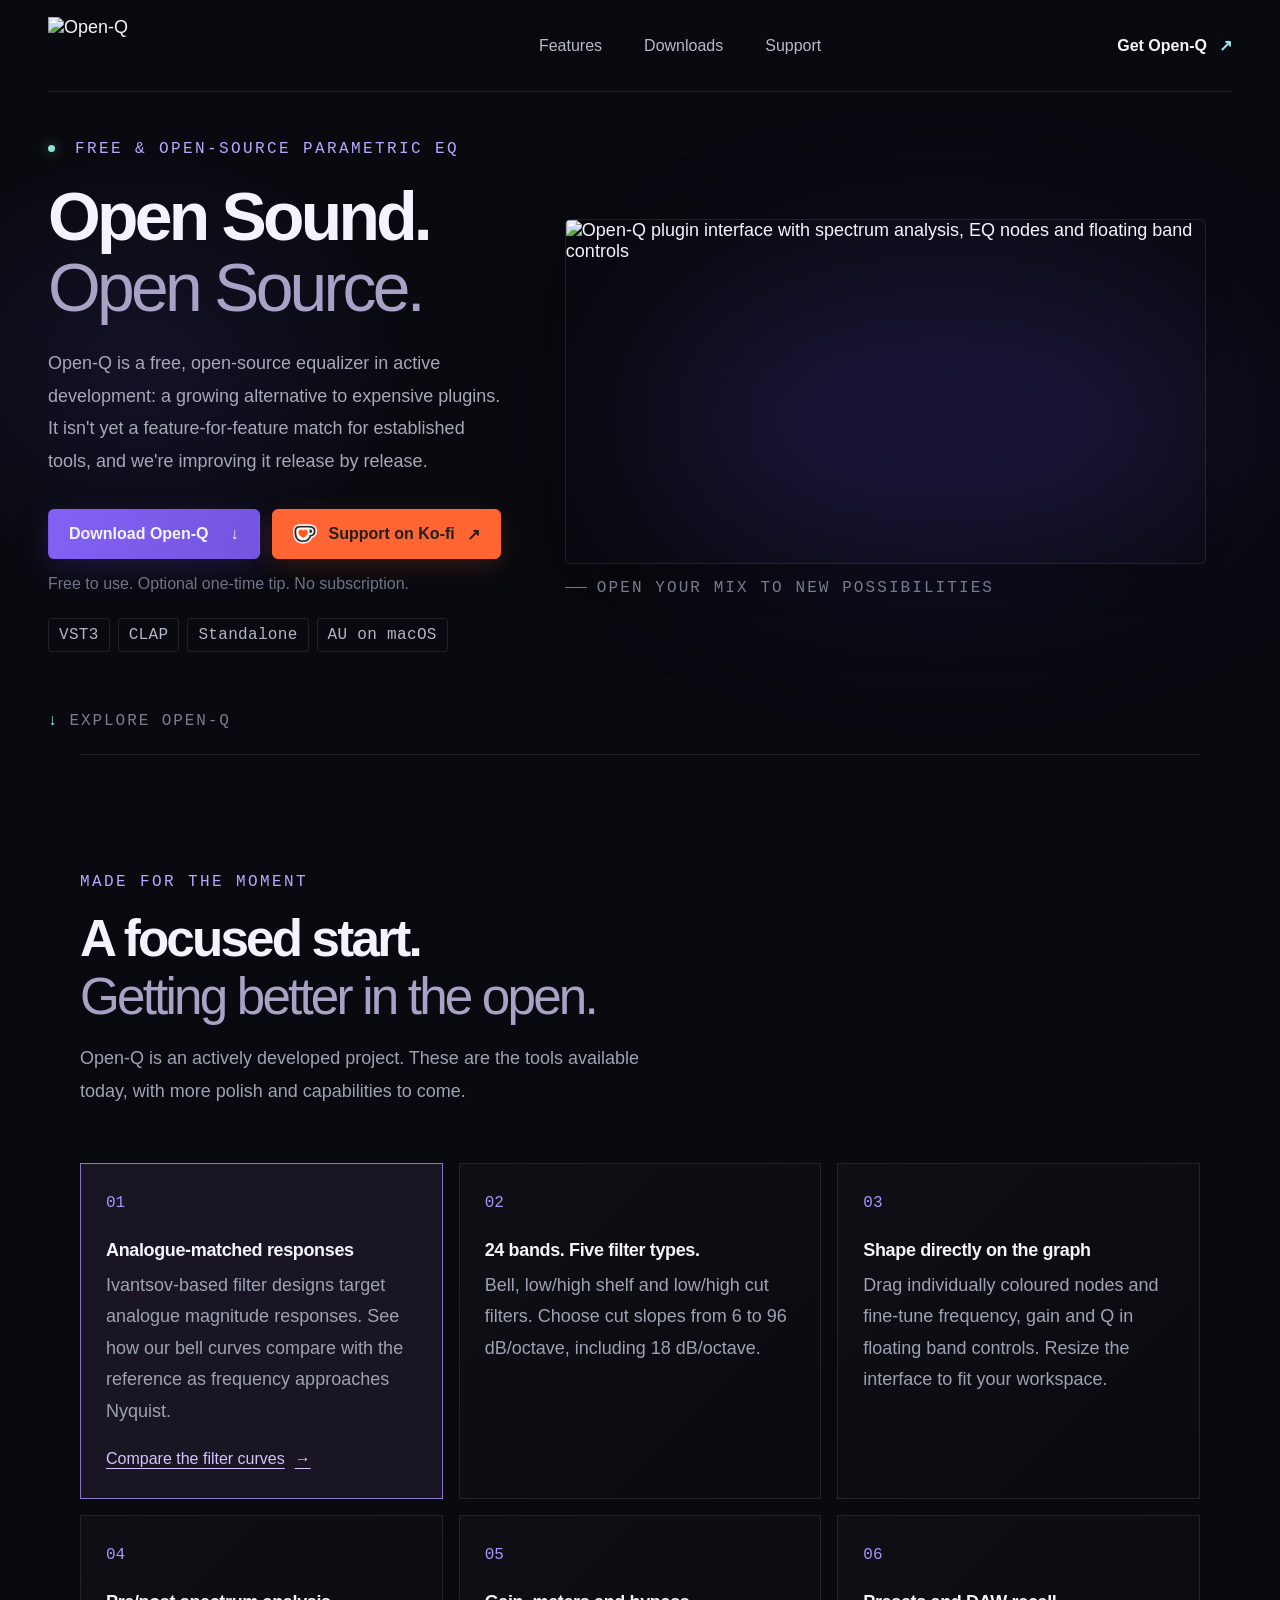
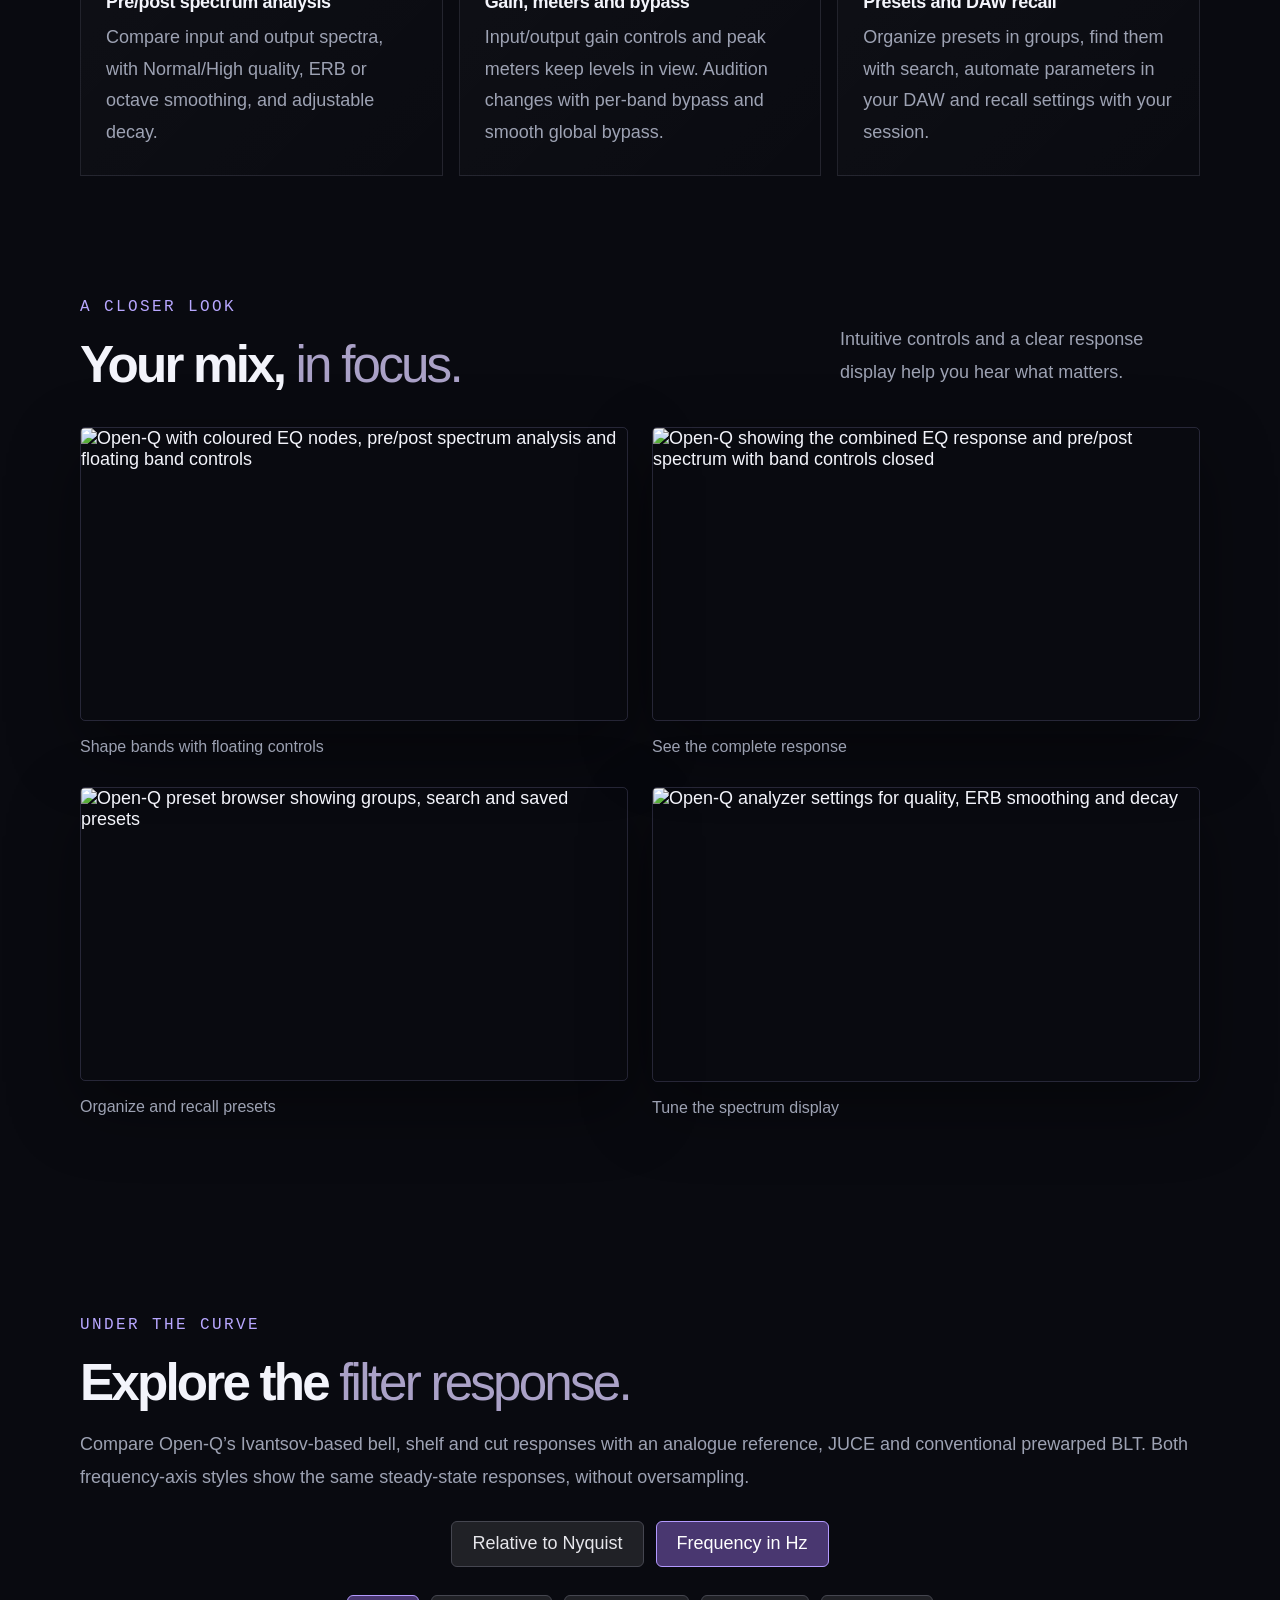
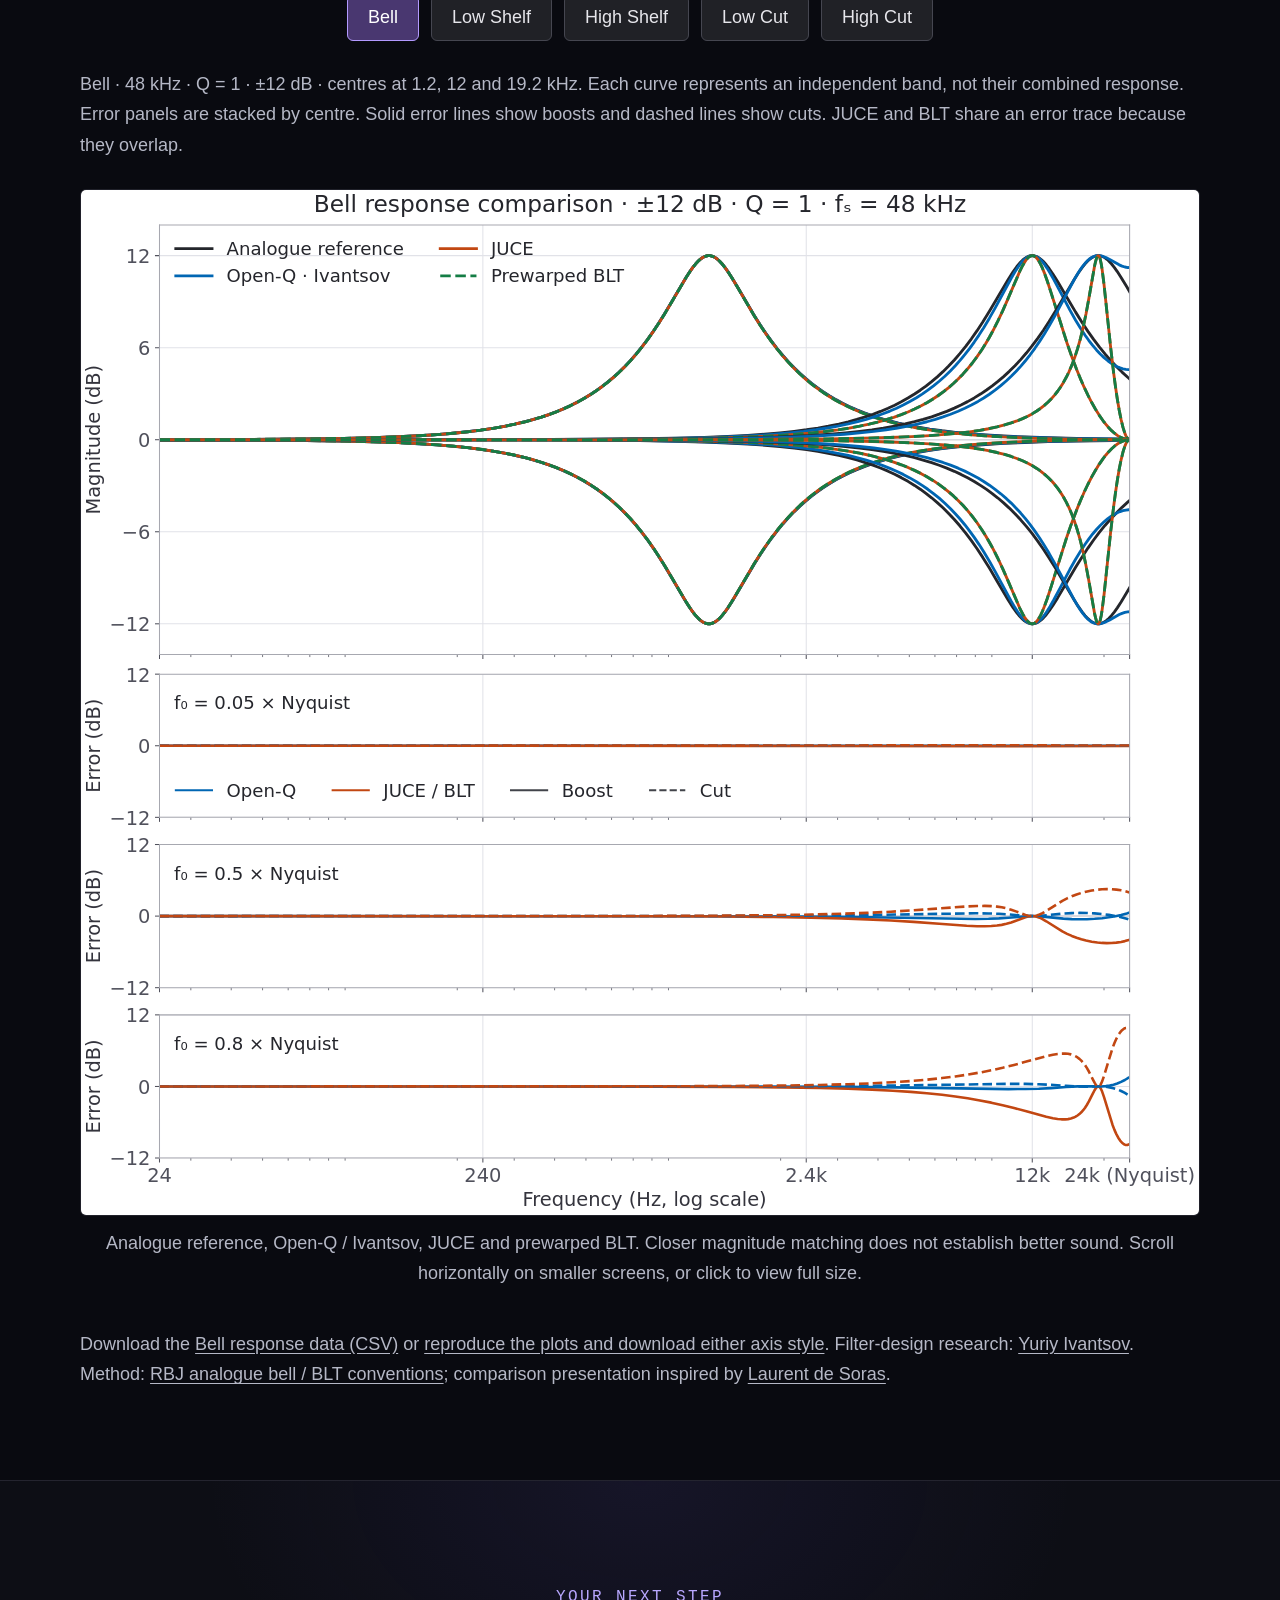
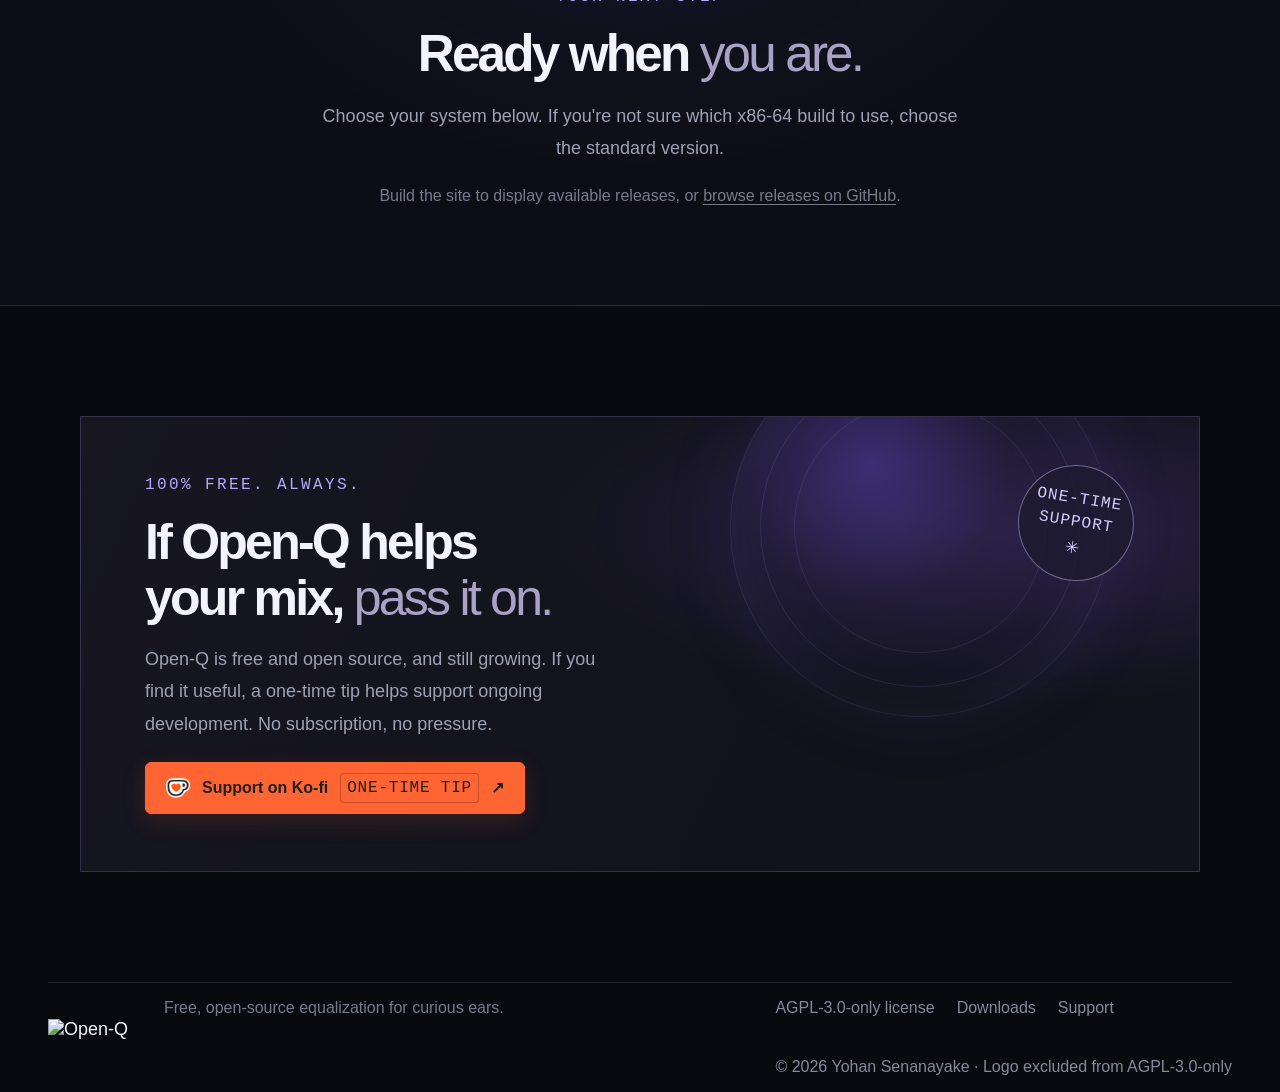
==== commit 03d1049d: "fix: Update comparison note with filter-design research attribution" ====
--- a/website/index.html
+++ b/website/index.html
@@ -170,7 +170,7 @@
                 </div>
                 <figcaption>Analogue reference, Open-Q / Ivantsov, JUCE and prewarped BLT. Closer magnitude matching does not establish better sound. Scroll horizontally on smaller screens, or click to view full size.</figcaption>
             </figure>
-            <p class="comparison-note">Download the <a id="comparison-data" href="assets/eq-comparison/bell-curves.csv">Bell response data (CSV)</a> or <a href="https://github.com/Yohansenanayake/Open-Q/blob/main/tools/eq-comparison/README.md">reproduce the plots and download either axis style</a>. Method: <a href="https://www.w3.org/TR/audio-eq-cookbook/">RBJ analogue bell / BLT conventions</a>; comparison presentation inspired by <a href="https://ldesoras.fr/doc/articles/decramp-comp/">Laurent de Soras</a>.</p>
+            <p class="comparison-note">Download the <a id="comparison-data" href="assets/eq-comparison/bell-curves.csv">Bell response data (CSV)</a> or <a href="https://github.com/Yohansenanayake/Open-Q/blob/main/tools/eq-comparison/README.md">reproduce the plots and download either axis style</a>. Filter-design research: <a href="https://ivantsovy.com/">Yuriy Ivantsov</a>. Method: <a href="https://www.w3.org/TR/audio-eq-cookbook/">RBJ analogue bell / BLT conventions</a>; comparison presentation inspired by <a href="https://ldesoras.fr/doc/articles/decramp-comp/">Laurent de Soras</a>.</p>
         </section>
 
         <section class="download-section" id="downloads" aria-labelledby="download-title">
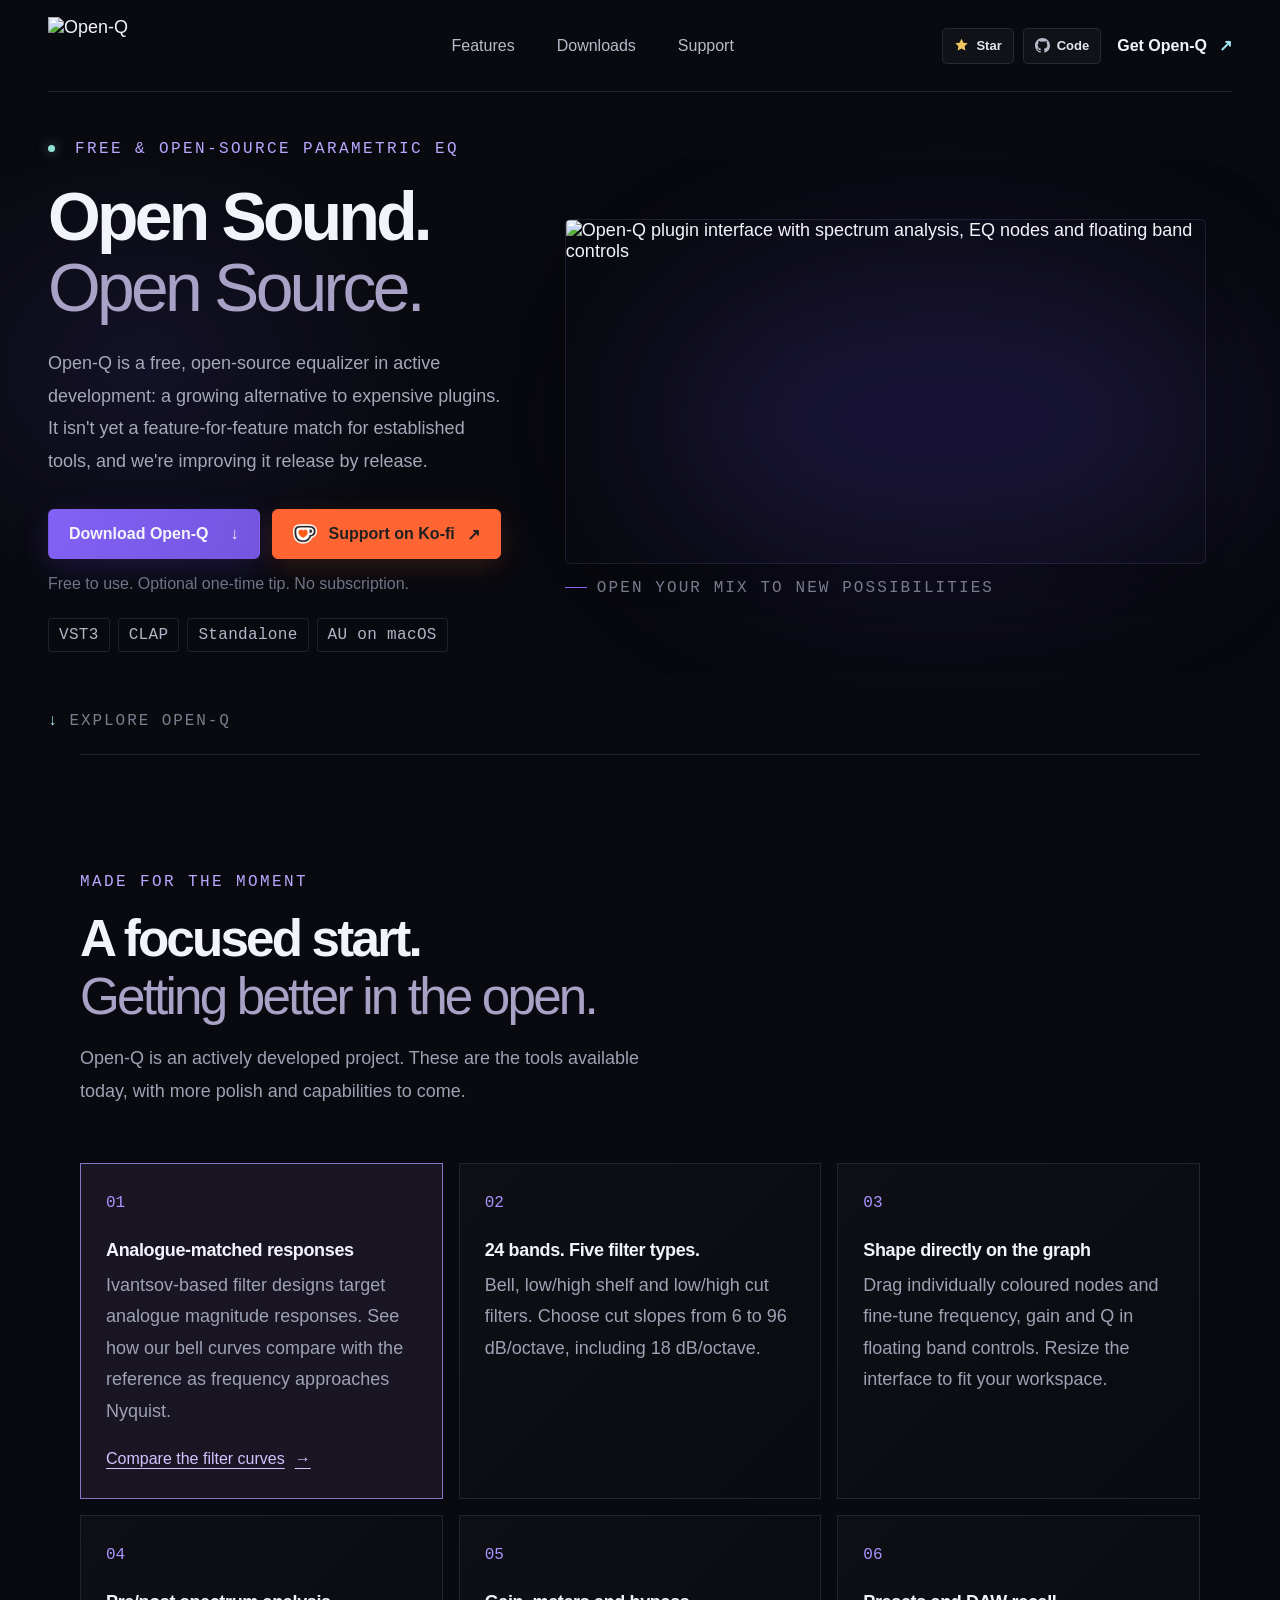
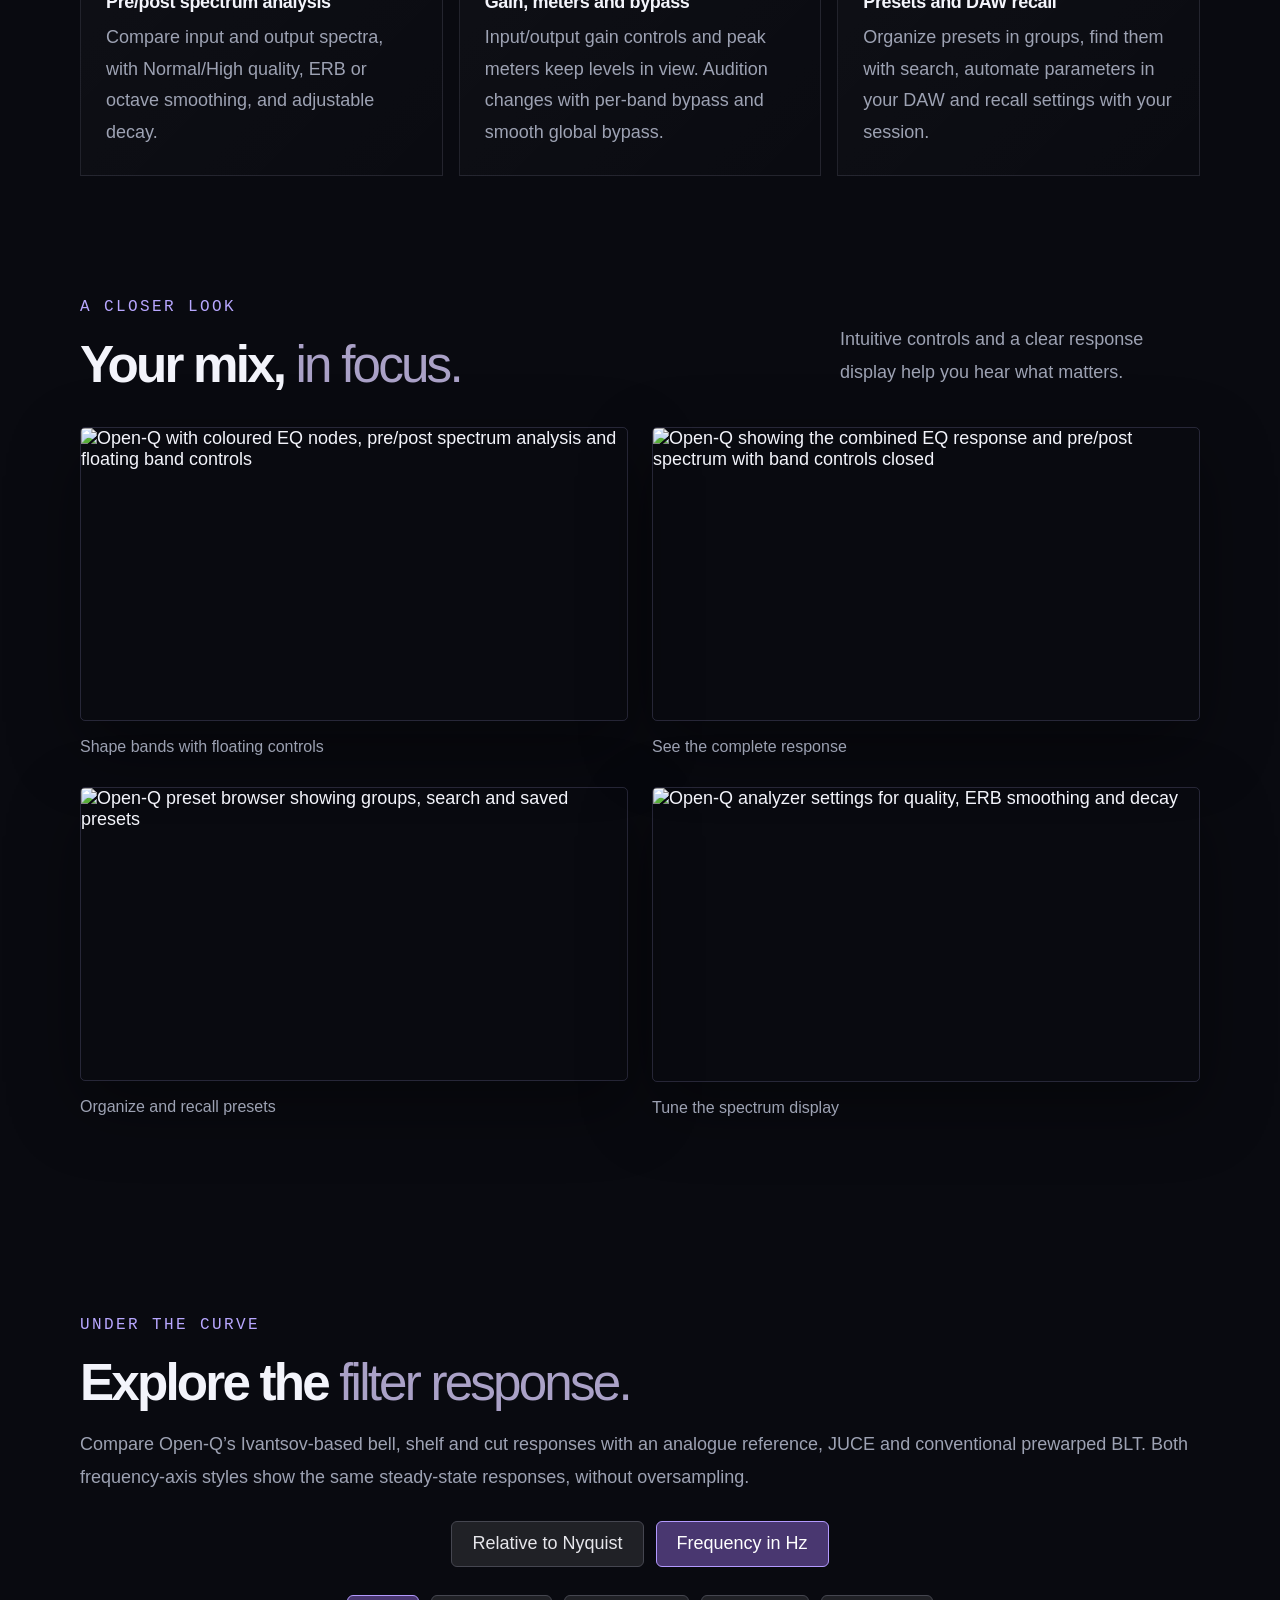
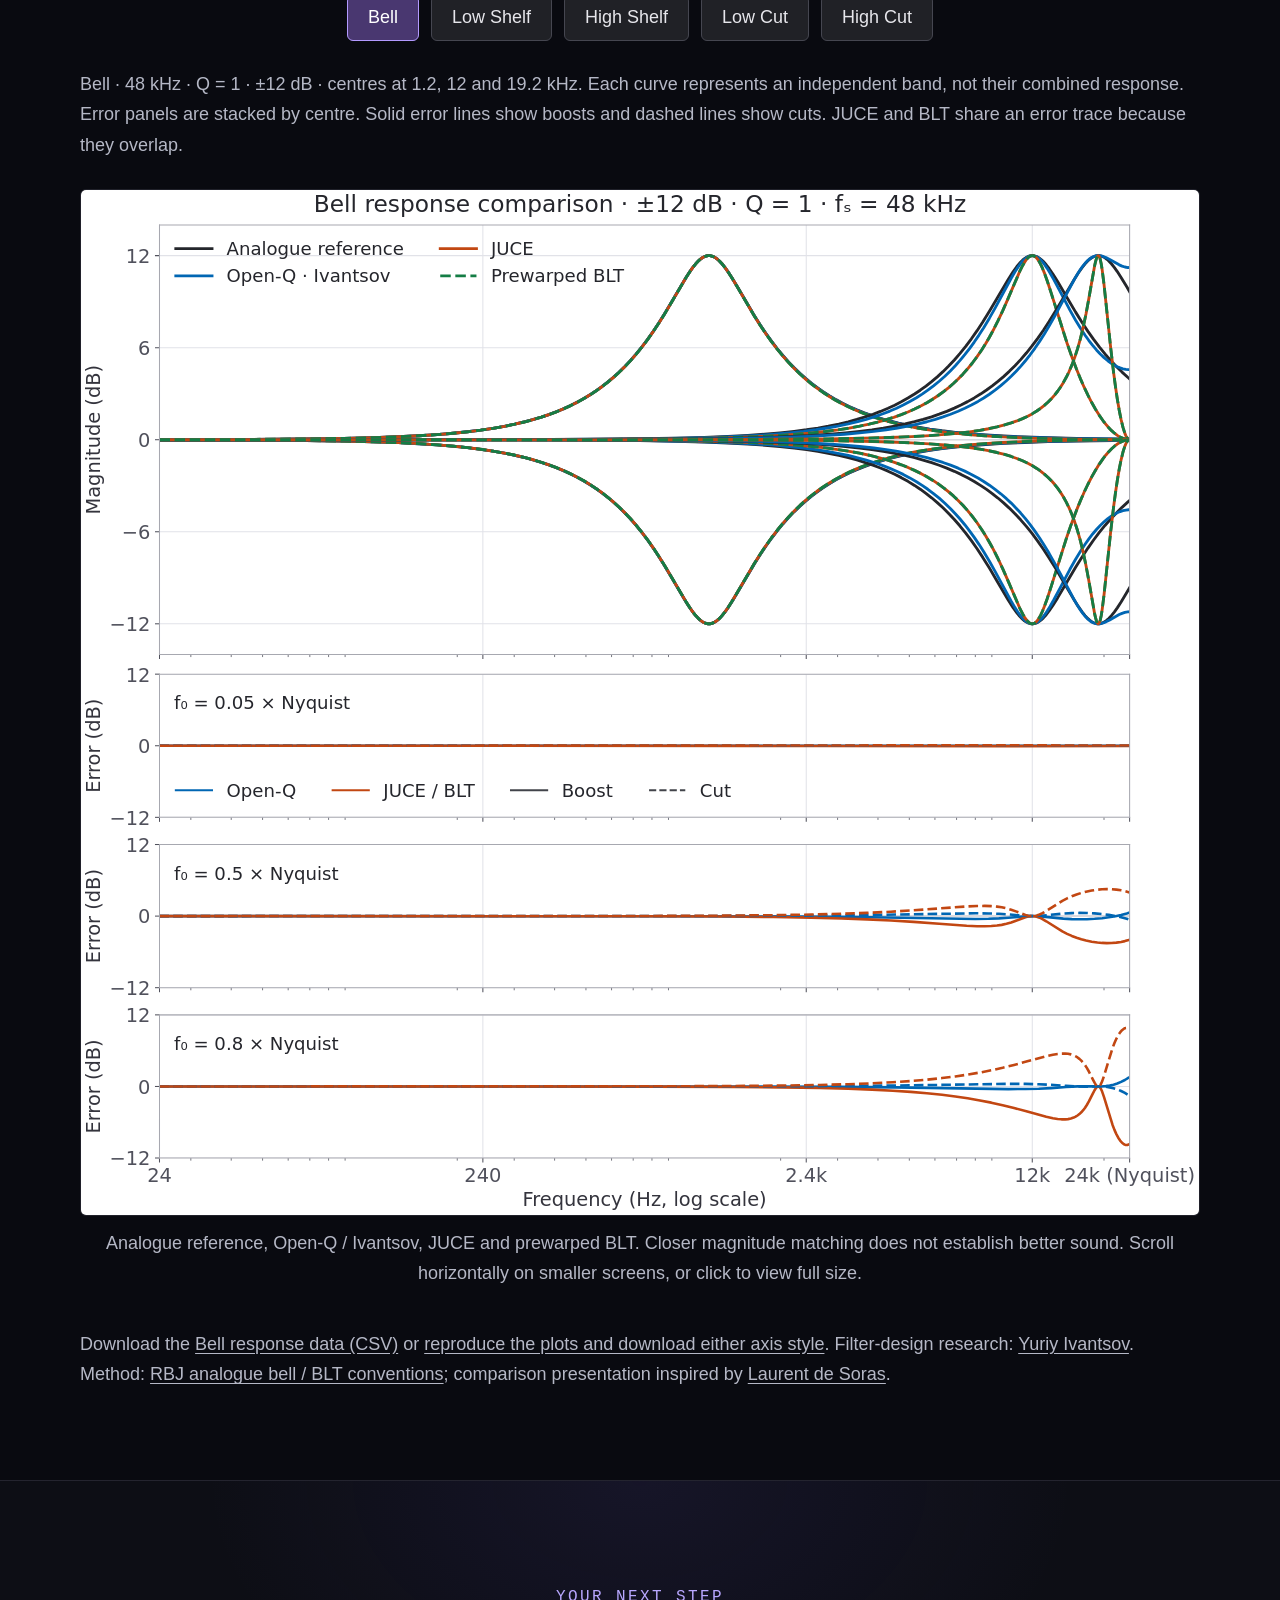
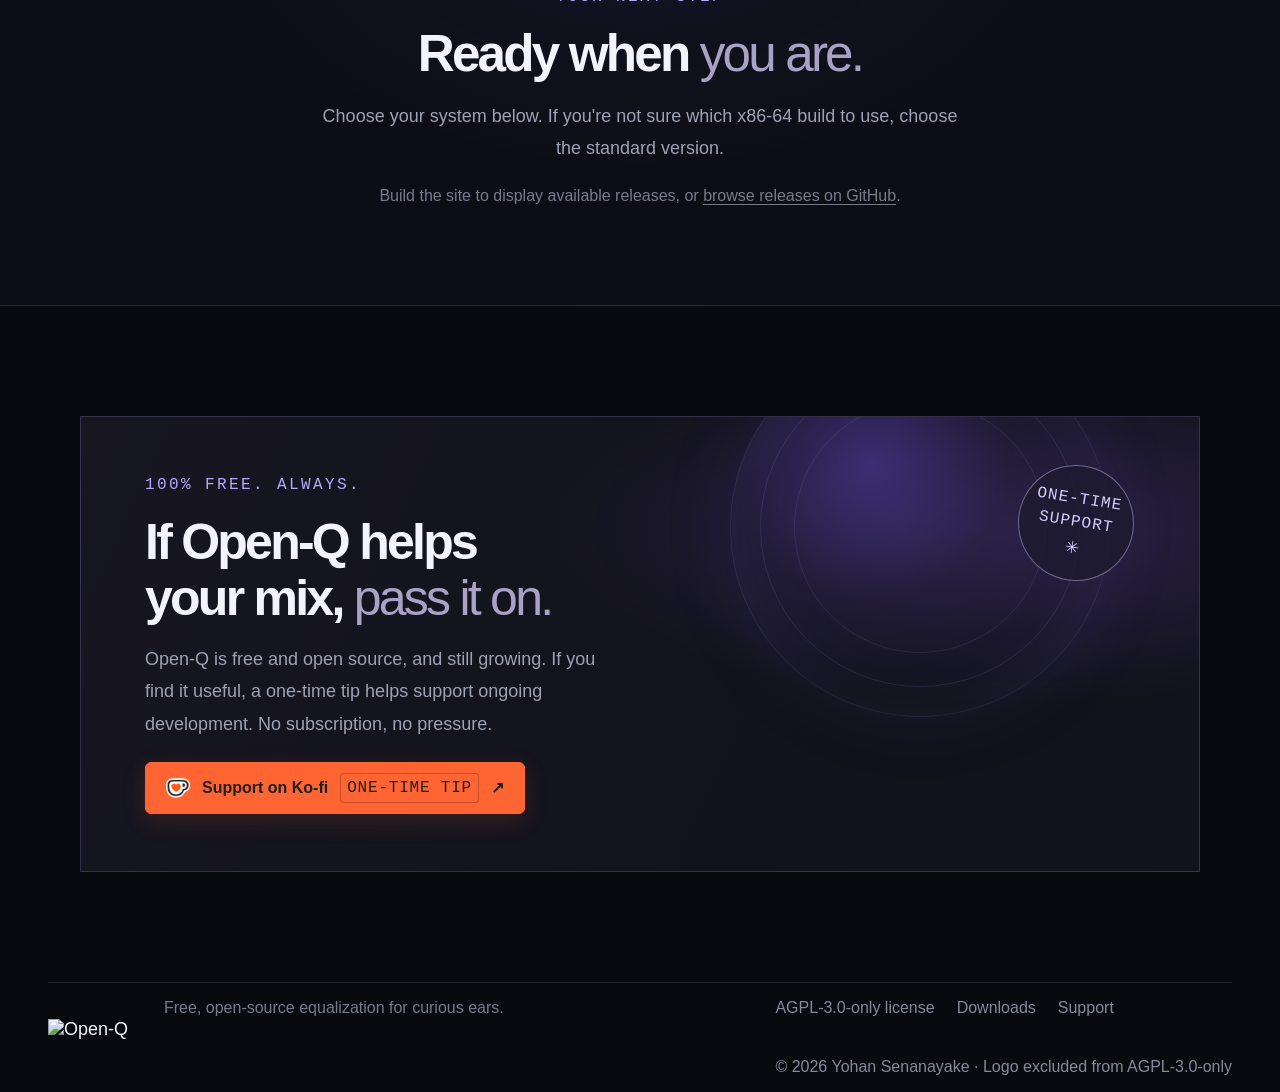
==== commit ccdd3c80: "feat: Enhance installation guide and add compatibility checks for AVX2" ====
--- a/website/index.html
+++ b/website/index.html
@@ -20,7 +20,17 @@
             <a href="#downloads">Downloads</a>
             <a href="#support">Support</a>
         </nav>
-        <a class="header-download" href="#downloads">Get Open-Q <span aria-hidden="true">↗</span></a>
+        <div class="header-actions">
+            <a class="github-button github-star" href="https://github.com/Yohansenanayake/Open-Q" target="_blank" rel="noopener noreferrer" aria-label="Open Open-Q on GitHub to star the project" title="Open the repository on GitHub, then select Star">
+                <svg viewBox="0 0 16 16" aria-hidden="true"><path d="M8 .9 10.1 5l4.5.7-3.3 3.2.8 4.5L8 11.3l-4.1 2.1.8-4.5L1.4 5.7 5.9 5 8 .9Z"/></svg>
+                <span>Star</span>
+            </a>
+            <a class="github-button github-code" href="https://github.com/Yohansenanayake/Open-Q/tree/main" target="_blank" rel="noopener noreferrer" aria-label="View Open-Q source code on GitHub">
+                <svg viewBox="0 0 16 16" aria-hidden="true"><path d="M8 0C3.58 0 0 3.58 0 8c0 3.54 2.29 6.53 5.47 7.59.4.07.55-.17.55-.38 0-.19-.01-.82-.01-1.49-2.01.37-2.53-.49-2.69-.94-.09-.23-.48-.94-.82-1.13-.28-.15-.68-.52-.01-.53.63-.01 1.08.58 1.23.82.72 1.21 1.87.87 2.33.66.07-.52.28-.87.51-1.07-1.78-.2-3.64-.89-3.64-3.95 0-.87.31-1.59.82-2.15-.08-.2-.36-1.02.08-2.12 0 0 .67-.21 2.2.82a7.65 7.65 0 0 1 4 0c1.53-1.04 2.2-.82 2.2-.82.44 1.1.16 1.92.08 2.12.51.56.82 1.27.82 2.15 0 3.07-1.87 3.75-3.65 3.95.29.25.54.73.54 1.48 0 1.07-.01 1.93-.01 2.2 0 .21.15.46.55.38A8.01 8.01 0 0 0 16 8c0-4.42-3.58-8-8-8Z"/></svg>
+                <span>Code</span>
+            </a>
+            <a class="header-download" href="#downloads">Get Open-Q <span aria-hidden="true">↗</span></a>
+        </div>
     </header>
 
     <main>
--- a/website/styles.css
+++ b/website/styles.css
@@ -84,10 +84,57 @@
     color: var(--ink);
 }
 
+.header-actions {
+    display: flex;
+    align-items: center;
+    gap: 9px;
+}
+
+.github-button {
+    display: inline-flex;
+    min-height: 36px;
+    align-items: center;
+    justify-content: center;
+    gap: 7px;
+    padding: 0 11px;
+    border: 1px solid var(--line);
+    border-radius: 5px;
+    background: rgba(255, 255, 255, 0.035);
+    color: #e4e5ef;
+    font-size: 13px;
+    font-weight: 600;
+    transition: border-color 160ms ease, background 160ms ease, color 160ms ease;
+}
+
+.github-button:hover {
+    border-color: rgba(215, 220, 255, 0.3);
+    background: rgba(255, 255, 255, 0.085);
+    color: white;
+}
+
+.github-star svg {
+    fill: #f0c75e;
+}
+
+.github-code svg {
+    fill: #b7bac8;
+}
+
+.github-code:hover svg {
+    fill: white;
+}
+
+.github-button svg {
+    width: 15px;
+    height: 15px;
+    flex: 0 0 auto;
+}
+
 .header-download {
     display: inline-flex;
     align-items: center;
     gap: 12px;
+    padding-left: 7px;
     color: var(--ink);
     font-size: var(--text-small);
     font-weight: 700;
@@ -753,8 +800,18 @@
     }
 
     .main-nav {
-        gap: 24px;
+        gap: 14px;
         margin-left: 0;
+    }
+
+    .header-actions {
+        gap: 6px;
+    }
+
+    .github-button {
+        gap: 5px;
+        padding: 0 8px;
+        font-size: 12px;
     }
 
     .support-card {
@@ -791,8 +848,26 @@
         display: none;
     }
 
+    .header-actions {
+        gap: 5px;
+    }
+
+    .github-button {
+        min-height: 34px;
+        gap: 4px;
+        padding: 0 7px;
+        font-size: 11px;
+    }
+
+    .github-button svg {
+        width: 13px;
+        height: 13px;
+    }
+
     .header-download {
-        font-size: var(--text-small);
+        gap: 5px;
+        padding-left: 2px;
+        font-size: 12px;
     }
 
     .hero {
@@ -1004,6 +1079,35 @@
 
 .install-guide code {
     overflow-wrap: anywhere;
+}
+
+.install-guide .compatibility-check {
+    margin: 20px 0;
+    padding: 16px 20px;
+    border: 1px solid var(--line);
+    border-radius: 8px;
+    background: var(--surface);
+}
+
+.install-guide summary {
+    cursor: pointer;
+    font-weight: 600;
+}
+
+.install-guide pre {
+    max-width: 100%;
+    overflow-x: auto;
+    padding: 16px;
+    background: var(--background);
+    border: 1px solid var(--line);
+    border-radius: 6px;
+    font-family: var(--mono);
+    font-size: var(--text-small);
+    line-height: 1.6;
+}
+
+.install-guide pre code {
+    overflow-wrap: normal;
 }
 
 .comparison-section {
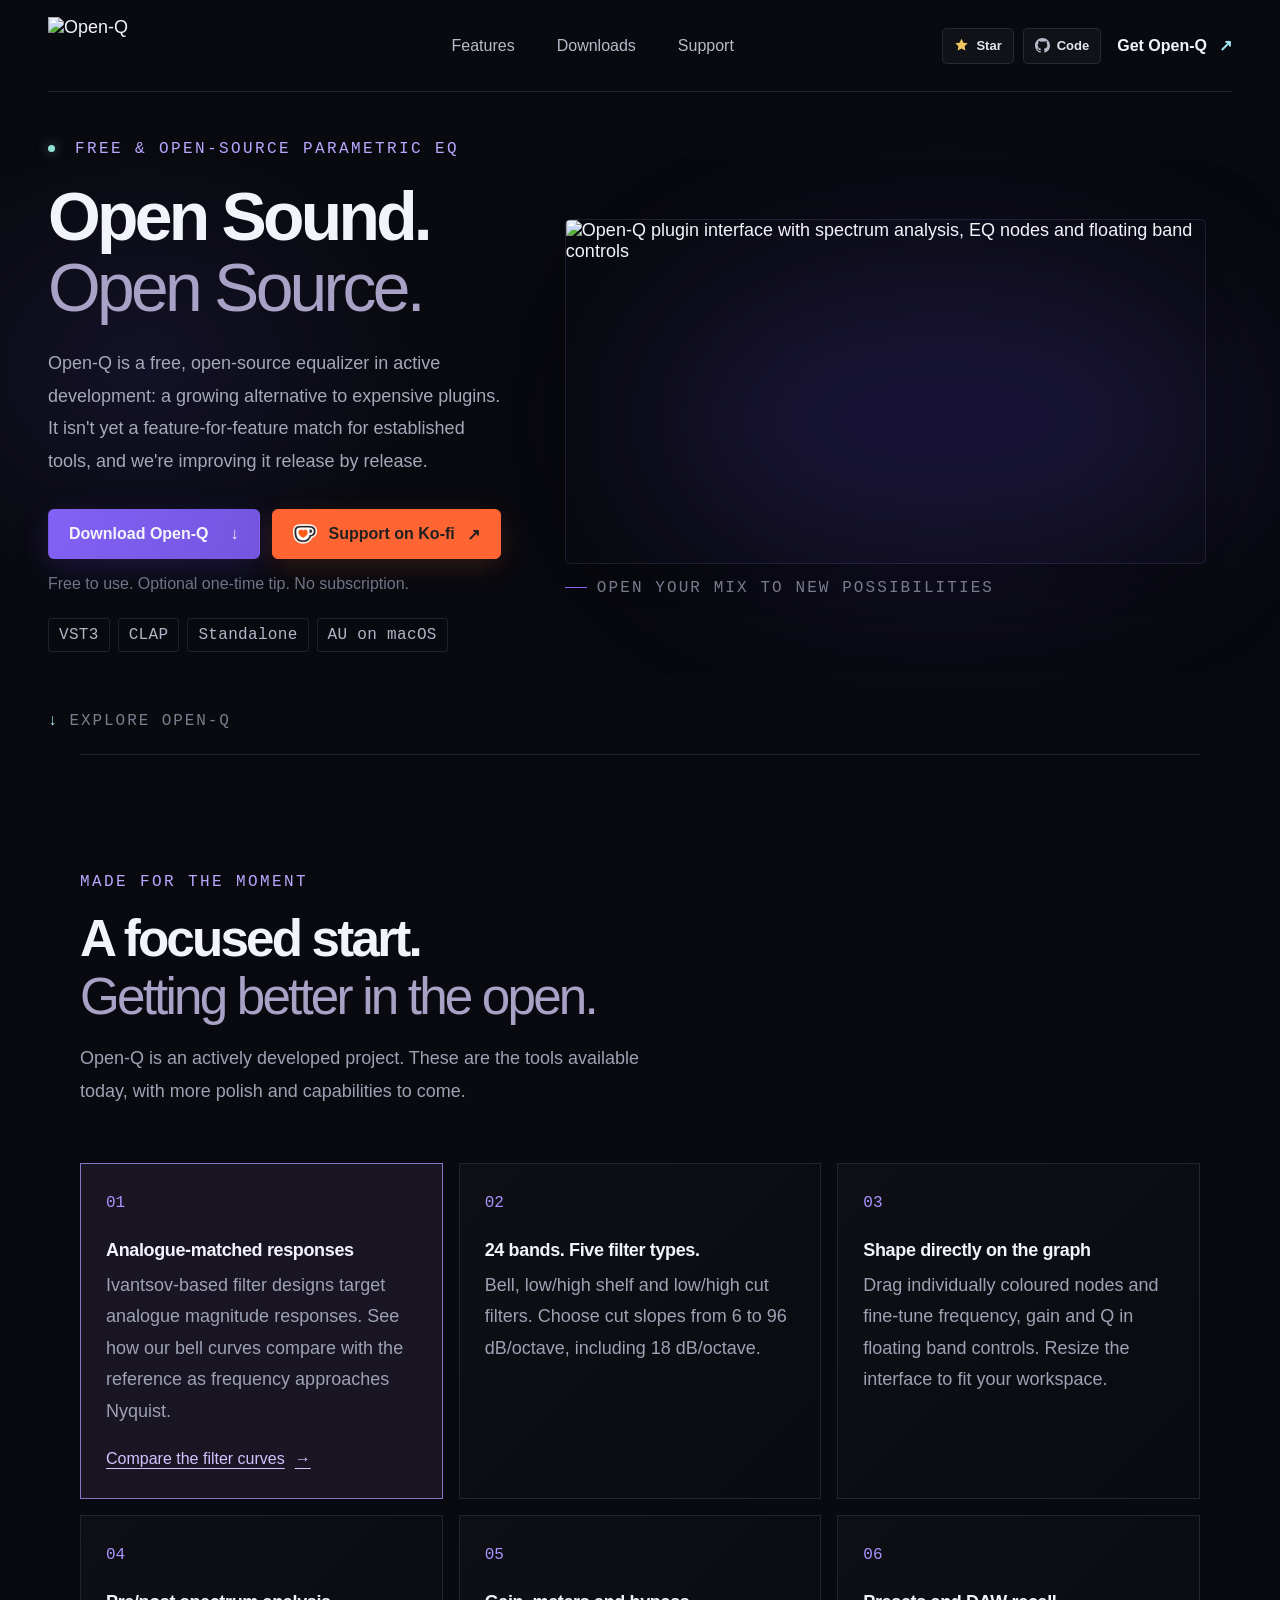
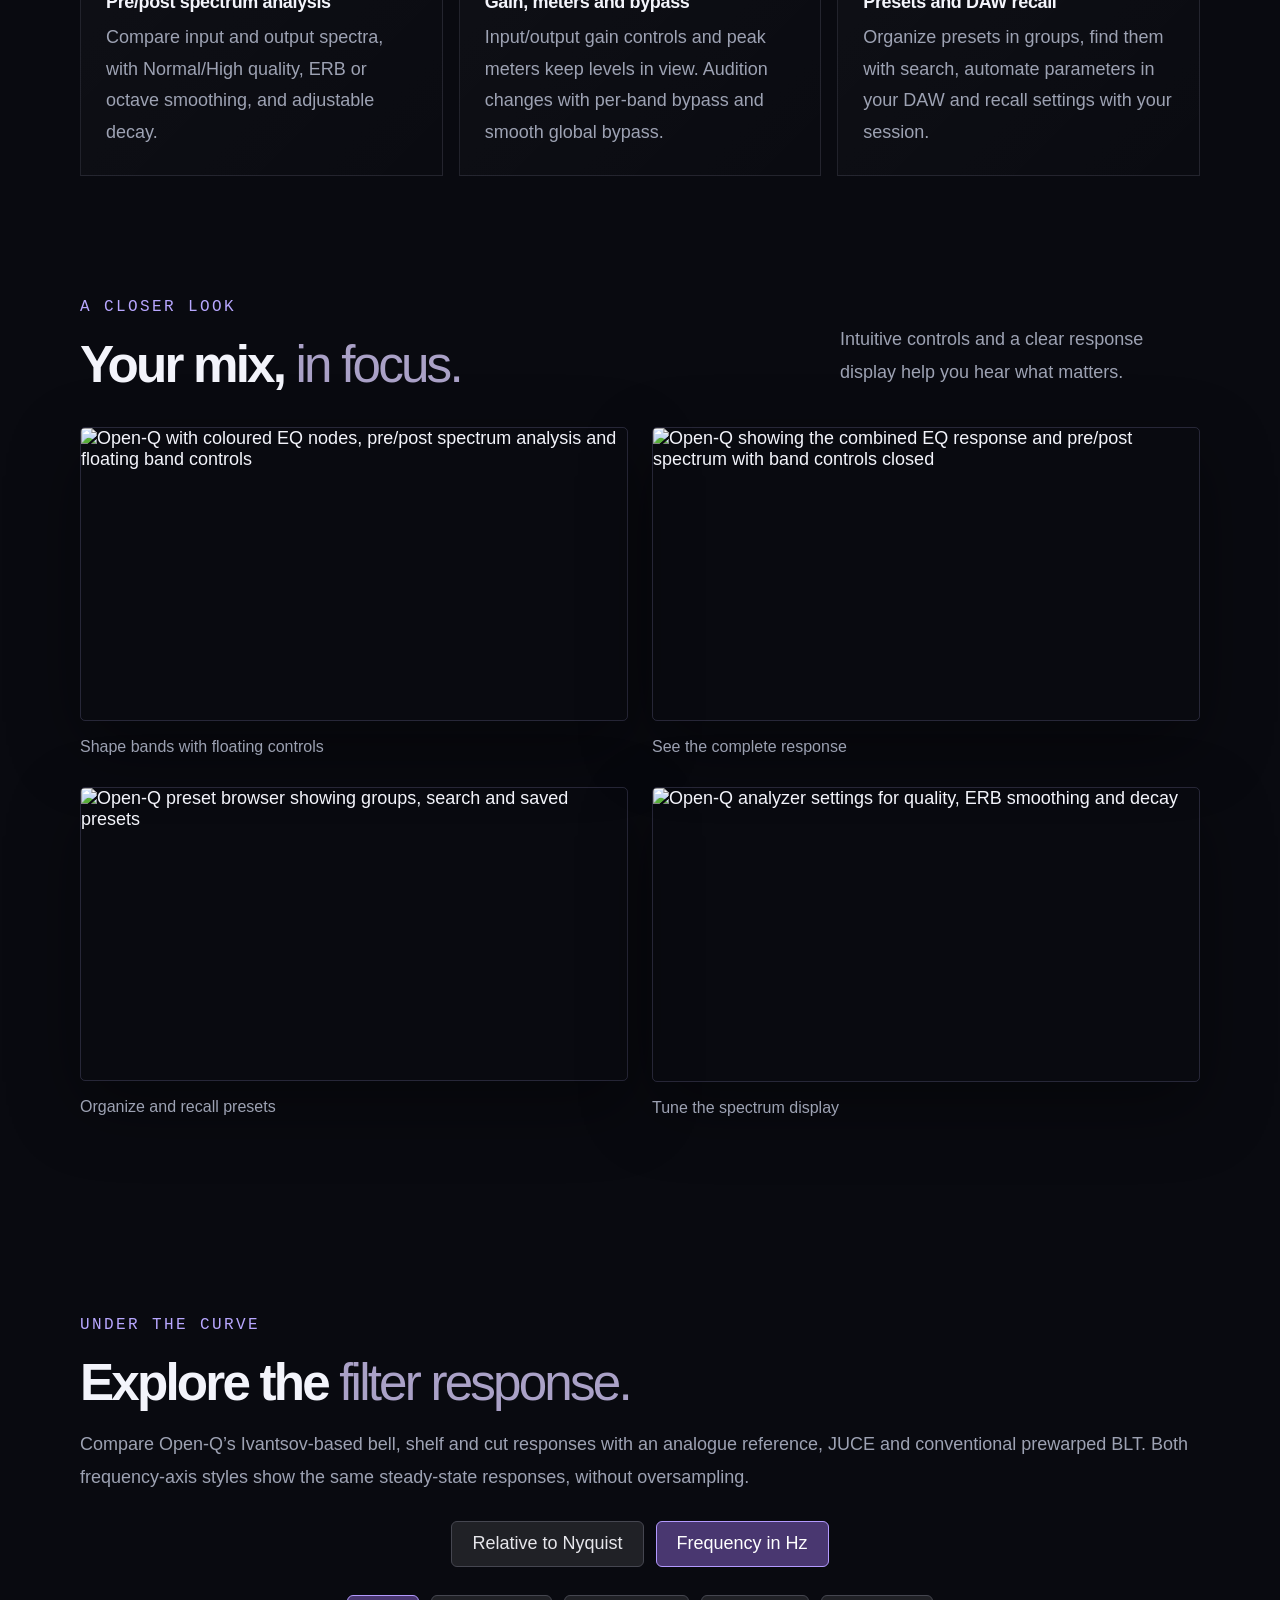
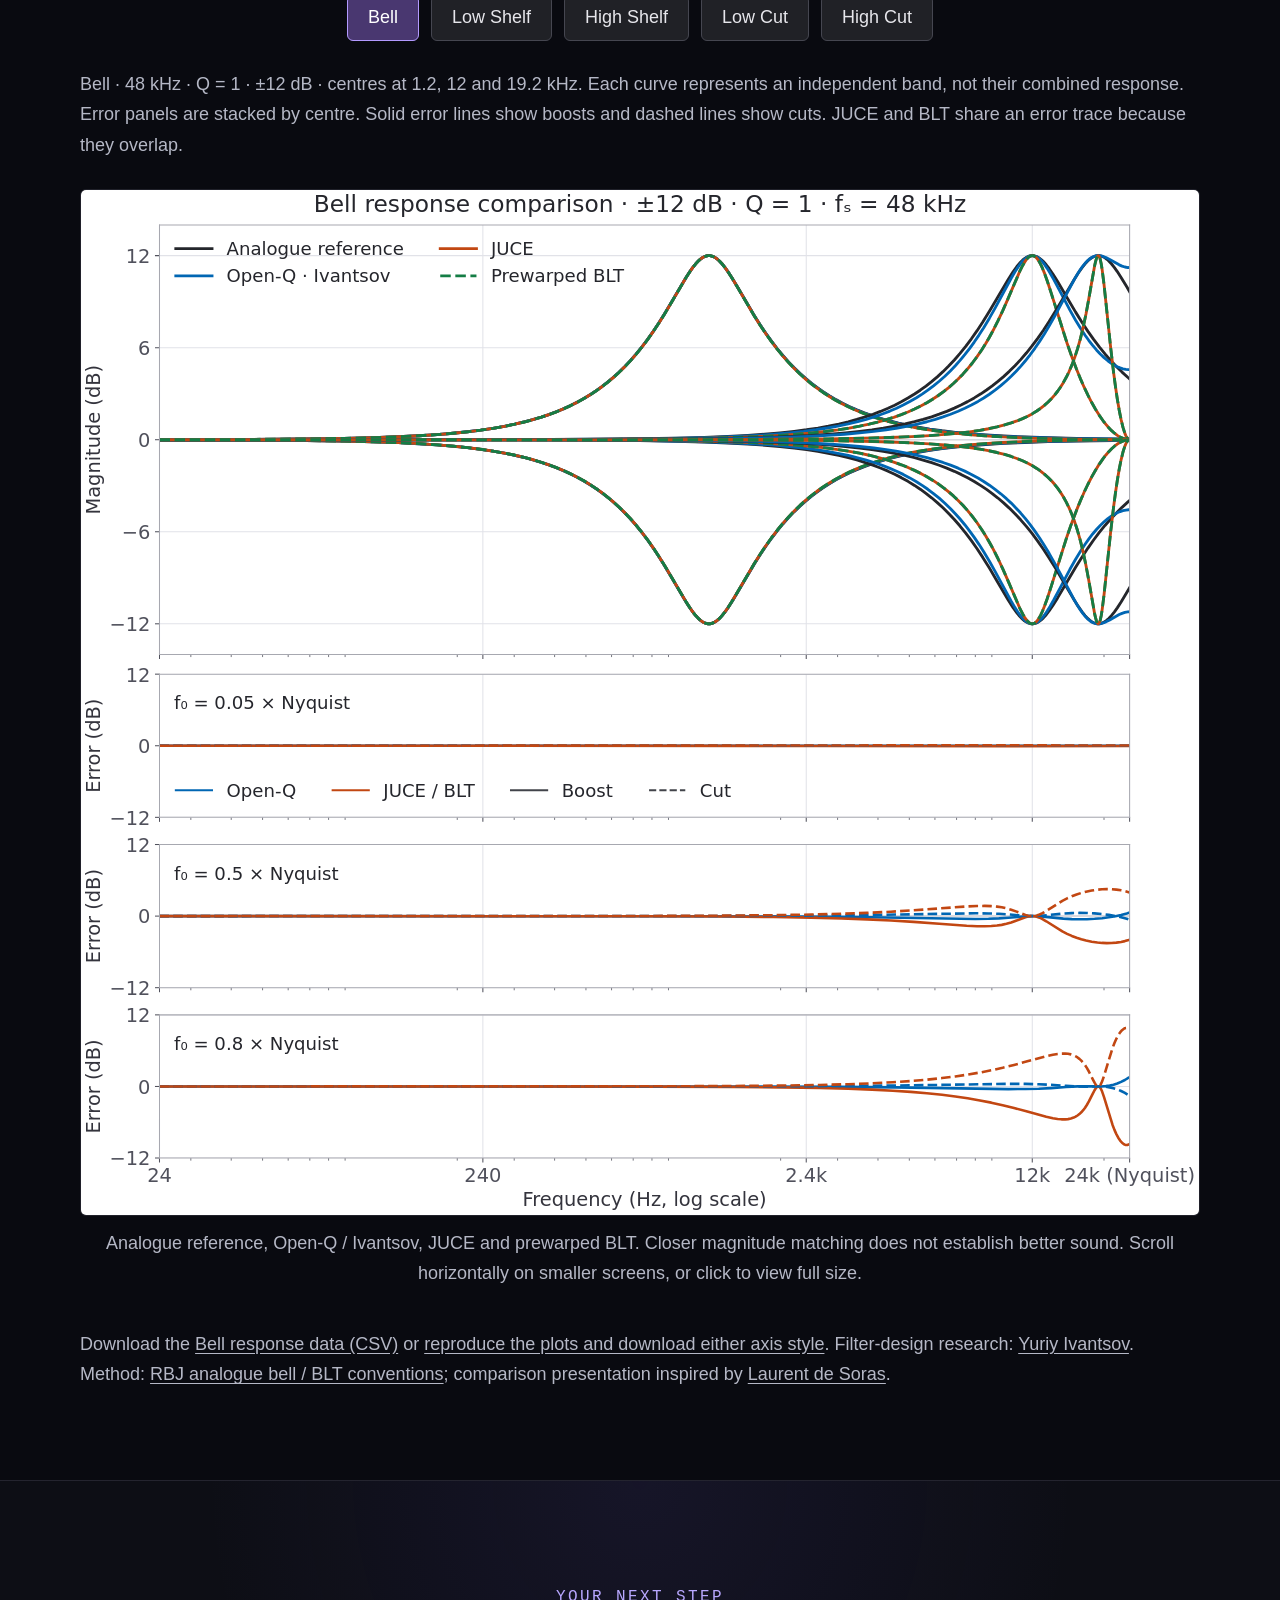
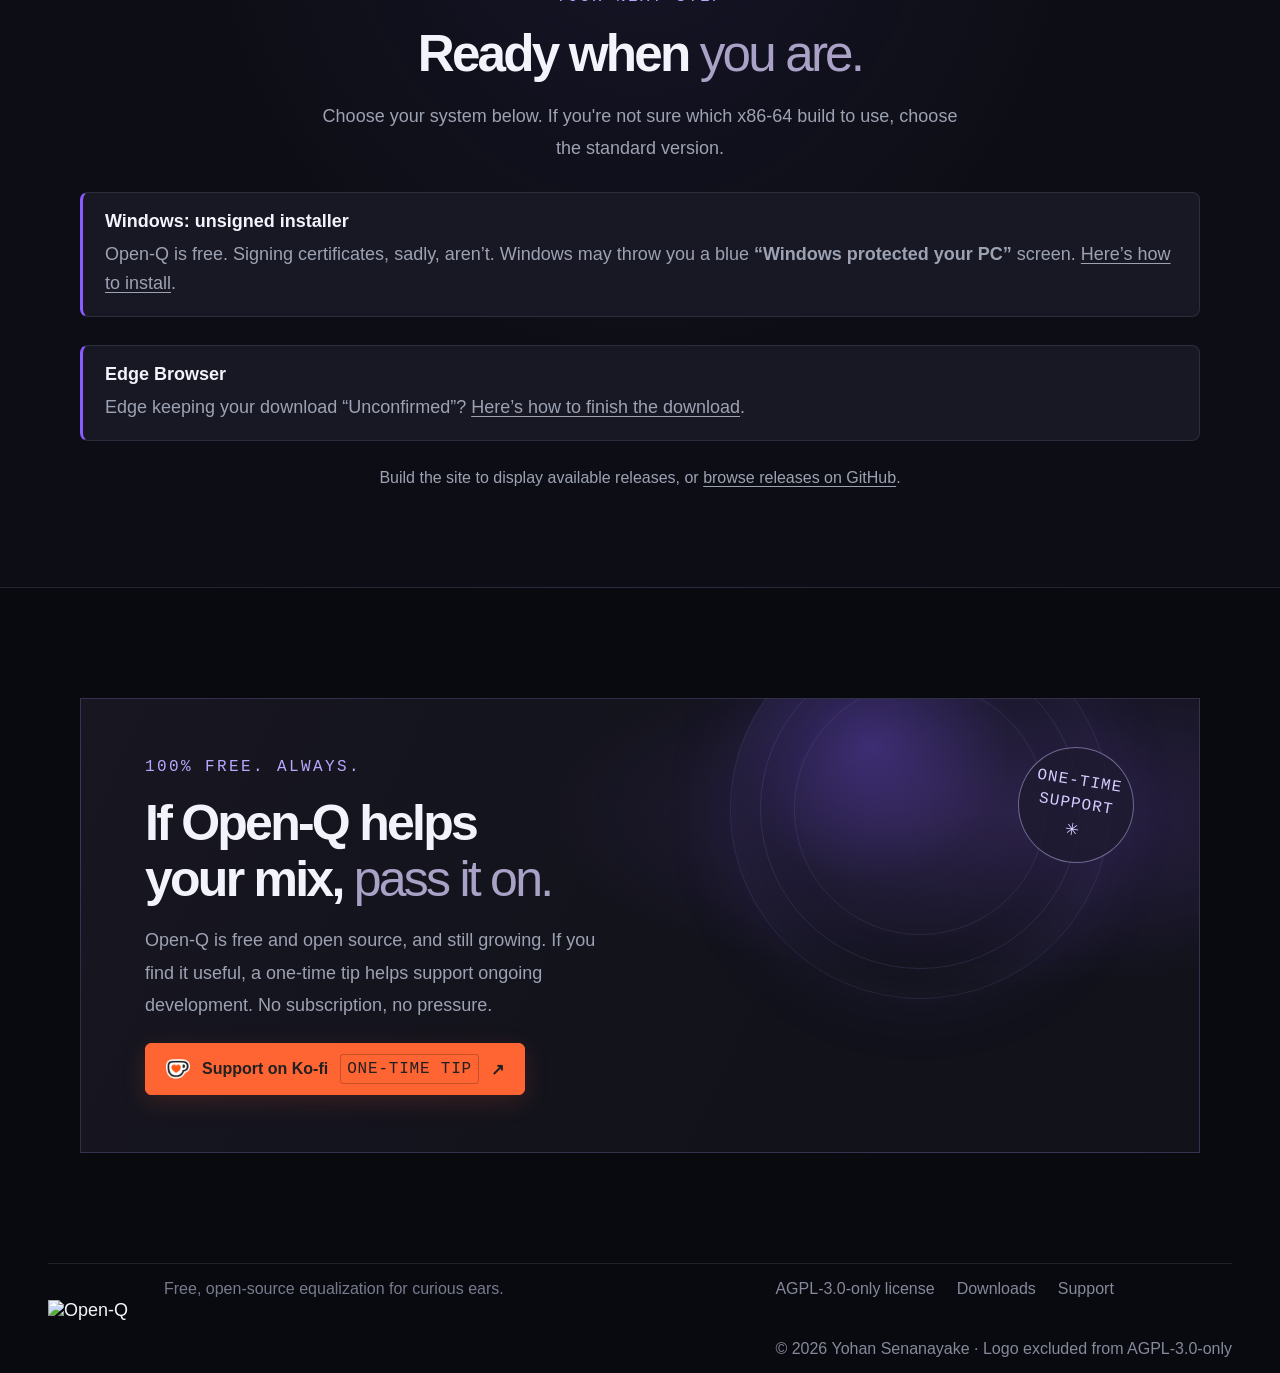
==== commit bf56cd33: "feat: Add Windows installation notice and Edge download help to installation guide" ====
--- a/website/index.html
+++ b/website/index.html
@@ -190,6 +190,14 @@
                     <h2 id="download-title">Ready when <span>you are.</span></h2>
                     <p>Choose your system below. If you're not sure which x86-64 build to use, choose the standard version.</p>
                 </div>
+                <aside class="download-notice" aria-label="Windows installation notice">
+                    <strong>Windows: unsigned installer</strong>
+                    <p>Open-Q is free. Signing certificates, sadly, aren’t. Windows may throw you a blue <strong>“Windows protected your PC”</strong> screen. <a href="install.html#windows-security">Here’s how to install</a>.</p>
+                </aside>
+                <aside class="download-notice" aria-label="Edge browser download notice">
+                    <strong>Edge Browser</strong>
+                    <p>Edge keeping your download “Unconfirmed”? <a href="install.html#edge-download-help">Here’s how to finish the download</a>.</p>
+                </aside>
                 <!-- RELEASE_DOWNLOADS_START -->
                 <p class="release-note">Build the site to display available releases, or <a href="https://github.com/Yohansenanayake/Open-Q/releases">browse releases on GitHub</a>.</p>
                 <!-- RELEASE_DOWNLOADS_END -->
--- a/website/styles.css
+++ b/website/styles.css
@@ -415,8 +415,7 @@
     letter-spacing: -0.02em;
 }
 
-.feature-card p,
-.download-card > p {
+.feature-card p {
     margin-bottom: 0;
     color: var(--muted);
     font-size: var(--text-body);
@@ -486,131 +485,180 @@
     text-align: center;
 }
 
+.download-notice {
+    margin-top: 28px;
+    padding: 18px 22px;
+    border: 1px solid var(--line);
+    border-left: 3px solid var(--violet);
+    border-radius: 8px;
+    background: var(--surface-raised);
+}
+
+.download-notice p {
+    margin: 8px 0 0;
+    color: var(--muted);
+    line-height: 1.6;
+}
+
+.download-notice a {
+    text-decoration: underline;
+    text-underline-offset: 3px;
+}
+
 .download-grid {
     display: grid;
-    grid-template-columns: repeat(3, 1fr);
-    align-items: stretch;
-    gap: 15px;
-    margin-top: 52px;
+    grid-template-columns: repeat(3, minmax(0, 1fr));
+    align-items: start;
+    gap: 18px;
+    margin-top: 28px;
 }
 
 .download-card {
-    position: relative;
-    display: flex;
-    min-height: 322px;
-    flex-direction: column;
-    align-items: flex-start;
-    padding: 27px 24px 22px;
+    min-width: 0;
+    padding: 24px;
     border: 1px solid var(--line);
-    background: rgba(20, 21, 31, 0.78);
-}
-
-.download-card-featured {
-    border-color: rgba(151, 127, 255, 0.49);
-    background: linear-gradient(150deg, rgba(99, 73, 192, 0.13), rgba(20, 21, 31, 0.85) 47%);
-}
-
-.recommended-label {
-    position: absolute;
-    top: -1px;
-    right: 18px;
-    padding: 7px 9px;
-    background: #6951be;
-    color: #f4efff;
-    font: var(--text-small) var(--mono);
-    letter-spacing: 0.1em;
+    border-radius: 10px;
+    background: var(--surface);
+}
+
+.download-card-heading {
+    display: flex;
+    align-items: center;
+    gap: 14px;
 }
 
 .platform-icon {
     display: grid;
-    width: 34px;
-    height: 34px;
+    width: 42px;
+    height: 42px;
+    flex: 0 0 auto;
     place-items: center;
-    margin-bottom: 17px;
-    border: 1px solid rgba(199, 193, 255, 0.18);
-    border-radius: 4px;
+    border: 1px solid var(--line);
+    border-radius: 8px;
     color: #bcb0ff;
-    font-size: 19px;
+    font-size: 22px;
+}
+
+.brand-icon {
+    display: inline-block;
+    flex: 0 0 auto;
+    object-fit: contain;
+    filter: brightness(0) invert(1);
+    opacity: 0.85;
 }
 
 .download-card h4 {
-    margin-bottom: 8px;
-    font-size: 18px;
-}
-
-.download-card > p {
-    min-height: 42px;
-    margin-bottom: 19px;
+    margin: 0 0 4px;
+    font-size: 20px;
+}
+
+.download-card-heading p {
+    margin: 0;
+    color: var(--muted);
+    font-size: var(--text-small);
+}
+
+.download-actions {
+    display: grid;
+    gap: 10px;
+    margin-top: 24px;
+}
+
+.download-link,
+.alternate-download {
+    display: flex;
+    width: 100%;
+    min-height: 48px;
+    align-items: center;
+    justify-content: space-between;
+    gap: 12px;
+    padding: 12px 14px;
+    border: 1px solid transparent;
+    border-radius: 6px;
+    color: white;
+    font-size: var(--text-small);
+    line-height: 1.4;
 }
 
 .download-link {
-    display: flex;
-    width: 100%;
-    min-height: 41px;
-    align-items: center;
-    justify-content: space-between;
-    margin-top: auto;
-    padding: 0 12px;
-    border-radius: 4px;
     background: #7760df;
-    color: white;
-    font-size: var(--text-small);
-    font-weight: 700;
-    transition: background 160ms ease;
+    font-weight: 600;
 }
 
 .download-link:hover {
     background: #8d78f5;
 }
 
-.download-link-secondary {
-    min-height: 34px;
-    margin-top: 7px;
+.download-link span:last-child,
+.alternate-download span:last-child {
+    flex: 0 0 auto;
+}
+
+.download-link-secondary,
+.alternate-download {
+    border-color: var(--line);
+    background: transparent;
+    color: var(--ink);
+}
+
+.download-link-secondary:hover,
+.alternate-download:hover {
+    background: var(--surface-raised);
+}
+
+.download-card .package-label {
+    display: flex;
+    flex-wrap: wrap;
+    gap: 6px;
+    margin: 20px 0 0;
+    padding: 16px 0 0;
+    border-top: 1px solid var(--line);
+    color: var(--muted);
+    font-size: var(--text-small);
+    line-height: 1.6;
+    list-style: none;
+}
+
+.format-badge {
+    padding: 3px 8px;
     border: 1px solid var(--line);
-    background: transparent;
-    color: #c2c2d0;
-    font-weight: 500;
-}
-
-.download-link-secondary:hover {
-    background: rgba(255, 255, 255, 0.06);
-}
-
-.package-label {
-    margin-top: 12px;
-    color: #777b8c;
-    font: var(--text-small) var(--mono);
-    letter-spacing: 0.06em;
+    border-radius: 4px;
+    background: var(--surface-raised);
+}
+
+.download-unavailable {
+    margin: 24px 0 0;
 }
 
 .advanced-builds {
-    width: 100%;
-    margin-top: 13px;
-    border-top: 1px solid var(--line);
-    color: #999daf;
+    margin-top: 14px;
     font-size: var(--text-small);
 }
 
 .advanced-builds summary {
-    padding-top: 11px;
+    padding: 8px 0;
+    color: var(--muted);
     cursor: pointer;
     list-style-position: inside;
 }
 
-.advanced-builds a {
-    display: block;
-    padding: 9px 0 0 13px;
-    color: #b6b5c5;
-    line-height: 1.5;
-}
-
-.advanced-builds a:hover {
-    color: white;
+.alternate-build-list {
+    display: grid;
+    gap: 8px;
+    margin-top: 8px;
+}
+
+.advanced-builds .build-help {
+    display: inline-block;
+    margin-top: 14px;
+    color: var(--muted);
+    text-decoration: underline;
+    text-underline-offset: 3px;
 }
 
 .release-note {
-    margin: 23px 0 0;
-    color: #777b8c;
+    margin: 28px 0 0;
+    color: var(--muted);
     font-size: var(--text-small);
     text-align: center;
 }
@@ -782,6 +830,10 @@
 }
 
 @media (max-width: 1000px) {
+    .download-grid {
+        grid-template-columns: 1fr;
+    }
+
     .site-header,
     .hero,
     .section-wrap,
@@ -879,6 +931,11 @@
         padding: 74px 0 82px;
     }
 
+    .hero-glow {
+        left: 0;
+        width: 100%;
+    }
+
     .hero-copy {
         padding: 0;
     }
@@ -943,13 +1000,6 @@
         padding: 80px 0;
     }
 
-    .download-card {
-        min-height: 300px;
-    }
-
-    .download-card > p {
-        min-height: 0;
-    }
 
     .support-section {
         padding-top: 70px;
@@ -1030,29 +1080,64 @@
 }
 
 .release-channel {
-    margin-top: 54px;
-}
-
-.release-channel > h3 {
+    margin-top: 40px;
+}
+
+.release-channel-empty {
+    margin-top: 24px;
+    color: var(--muted);
+    font-size: var(--text-small);
+}
+
+.release-heading {
+    display: flex;
+    flex-wrap: wrap;
+    align-items: center;
+    gap: 12px;
+}
+
+.release-heading h3 {
+    margin: 0;
     font-size: 26px;
 }
 
-.release-channel > h3 span {
-    margin-left: 10px;
+.release-version {
+    padding: 5px 9px;
+    border: 1px solid var(--line);
+    border-radius: 5px;
     color: var(--cyan);
     font: var(--text-small) var(--mono);
 }
 
-.release-channel > p,
+.release-heading time {
+    margin-left: auto;
+    color: var(--muted);
+    font-size: var(--text-small);
+}
+
+.release-description,
 .download-unavailable {
     color: var(--muted);
     line-height: 1.7;
 }
 
+.release-description {
+    margin: 14px 0 0;
+}
+
 .release-links {
     display: flex;
     flex-wrap: wrap;
-    gap: 12px 24px;
+    align-items: center;
+    gap: 14px 24px;
+    margin-top: 22px;
+    color: var(--muted);
+    font-size: var(--text-small);
+}
+
+.release-links .install-link {
+    margin-right: auto;
+    color: var(--ink);
 }
 
 .release-links a,
@@ -1062,36 +1147,221 @@
     text-underline-offset: 3px;
 }
 
-.release-channel .download-grid {
-    margin-top: 24px;
-}
-
 .install-guide {
-    max-width: 900px;
-    padding-top: 50px;
-    padding-bottom: 70px;
-    line-height: 1.8;
-}
-
-.install-guide h2 {
-    margin-top: 35px;
+    padding-top: 64px;
+    padding-bottom: 64px;
+    line-height: 1.7;
+}
+
+.guide-intro {
+    max-width: 680px;
+}
+
+.guide-intro .eyebrow {
+    margin-bottom: 20px;
+}
+
+.guide-intro h1 {
+    margin-bottom: 18px;
+}
+
+.guide-intro > p:not(.eyebrow),
+.guide-requirement {
+    color: var(--muted);
+}
+
+.guide-release {
+    margin: 12px 0 0;
+    color: var(--muted);
+    font-size: var(--text-small);
+}
+
+.guide-requirement {
+    display: inline-block;
+    font-size: var(--text-small);
+}
+
+.install-os-nav {
+    display: grid;
+    grid-template-columns: repeat(3, minmax(0, 1fr));
+    gap: 12px;
+    margin: 32px 0 56px;
+    scroll-margin-top: 24px;
+}
+
+.install-os-nav a {
+    display: flex;
+    flex-direction: column;
+    gap: 6px;
+    padding: 20px 24px;
+    border: 1px solid var(--line);
+    border-radius: 8px;
+    background: linear-gradient(135deg, var(--surface-raised), var(--surface));
+    text-decoration: none;
+}
+
+.install-os-nav a:hover {
+    border-color: var(--violet);
+}
+
+.install-os-nav strong,
+.install-platform-heading h2 {
+    display: flex;
+    align-items: center;
+    gap: 12px;
+}
+
+.install-os-nav span,
+.install-platform-heading > span {
+    color: var(--muted);
+    font-size: var(--text-small);
+}
+
+.install-platform {
+    margin-top: 48px;
+    padding: 28px;
+    border: 1px solid var(--line);
+    border-radius: 12px;
+    background: linear-gradient(135deg, var(--surface-raised), var(--surface));
+    scroll-margin-top: 24px;
+}
+
+.install-platform-heading {
+    display: flex;
+    flex-wrap: wrap;
+    align-items: center;
+    gap: 12px;
+    margin-bottom: 28px;
+}
+
+.install-platform h2,
+.install-support h2 {
+    margin: 0;
+    font-size: 32px;
+    letter-spacing: -0.035em;
+}
+
+.install-platform-heading > span {
+    margin-left: auto;
+}
+
+.install-steps {
+    display: grid;
+    grid-template-columns: repeat(3, minmax(0, 1fr));
+    gap: 28px;
+    padding: 0;
+    list-style: none;
+    counter-reset: install-step;
+    font-size: var(--text-small);
+}
+
+.install-steps > li {
+    min-width: 0;
+    counter-increment: install-step;
+}
+
+.install-steps > li::before {
+    display: grid;
+    width: 36px;
+    height: 36px;
+    margin-bottom: 16px;
+    place-items: center;
+    border: 1px solid var(--line);
+    border-radius: 50%;
+    color: #bcb0ff;
+    font-family: var(--mono);
+    content: counter(install-step, decimal-leading-zero);
+}
+
+.install-steps h3 {
+    margin: 0 0 12px;
+    font-size: 21px;
+    letter-spacing: -0.02em;
+}
+
+.install-steps p {
+    margin-bottom: 12px;
+}
+
+.step-note {
+    color: var(--muted);
+}
+
+.build-options {
+    padding: 0;
+    margin: 16px 0;
+    list-style: none;
+}
+
+.build-options li {
+    display: grid;
+    grid-template-columns: minmax(0, 1fr) auto;
+    gap: 6px 12px;
+    padding: 9px 0;
+    border-bottom: 1px solid var(--line);
+}
+
+.build-options a {
+    color: #bcb0ff;
+    font-weight: 600;
+    white-space: nowrap;
+}
+
+.rosetta-choices li + li {
+    margin-top: 12px;
+}
+
+.folder-list {
+    margin: 28px 0;
+    padding: 8px 20px;
+    border: 1px solid var(--line);
+    border-radius: 8px;
+    background: var(--surface);
+    font-size: var(--text-small);
+}
+
+.folder-list > div {
+    display: grid;
+    grid-template-columns: 120px minmax(0, 1fr);
+    gap: 12px;
+    padding: 12px 0;
+}
+
+.folder-list > div + div {
+    border-top: 1px solid var(--line);
 }
 
 .install-guide code {
     overflow-wrap: anywhere;
+    color: #d7d1f1;
+    font-family: var(--mono);
 }
 
 .install-guide .compatibility-check {
-    margin: 20px 0;
+    margin: 12px 0;
     padding: 16px 20px;
     border: 1px solid var(--line);
     border-radius: 8px;
     background: var(--surface);
+    font-size: var(--text-small);
 }
 
 .install-guide summary {
     cursor: pointer;
     font-weight: 600;
+}
+
+.compatibility-check[open] summary {
+    margin-bottom: 18px;
+}
+
+.compatibility-check p:last-child {
+    margin-bottom: 0;
+}
+
+.check-result {
+    border-left: 2px solid var(--violet);
+    padding-left: 16px;
 }
 
 .install-guide pre {
@@ -1108,6 +1378,73 @@
 
 .install-guide pre code {
     overflow-wrap: normal;
+}
+
+.install-support {
+    margin-top: 64px;
+    padding-top: 40px;
+    border-top: 1px solid var(--line);
+}
+
+.install-support h2 {
+    margin-bottom: 28px;
+}
+
+.guide-footer {
+    display: flex;
+    flex-wrap: wrap;
+    justify-content: space-between;
+    gap: 16px;
+    margin-top: 36px;
+    font-size: var(--text-small);
+}
+
+@media (max-width: 720px) {
+    .install-guide {
+        padding-top: 40px;
+    }
+
+    .install-platform {
+        padding: 24px 16px;
+    }
+
+    .install-os-nav {
+        gap: 8px;
+        margin-bottom: 36px;
+    }
+
+    .install-os-nav a {
+        padding: 16px 8px;
+    }
+
+    .install-os-nav strong {
+        flex-direction: column;
+        gap: 8px;
+        font-size: var(--text-small);
+    }
+
+    .install-os-nav span {
+        display: none;
+    }
+
+    .install-steps {
+        grid-template-columns: 1fr;
+        gap: 24px;
+    }
+
+    .folder-list > div {
+        grid-template-columns: 1fr;
+        gap: 4px;
+    }
+
+    .release-heading time {
+        width: 100%;
+        margin-left: 0;
+    }
+
+    .release-links .install-link {
+        flex-basis: 100%;
+    }
 }
 
 .comparison-section {
